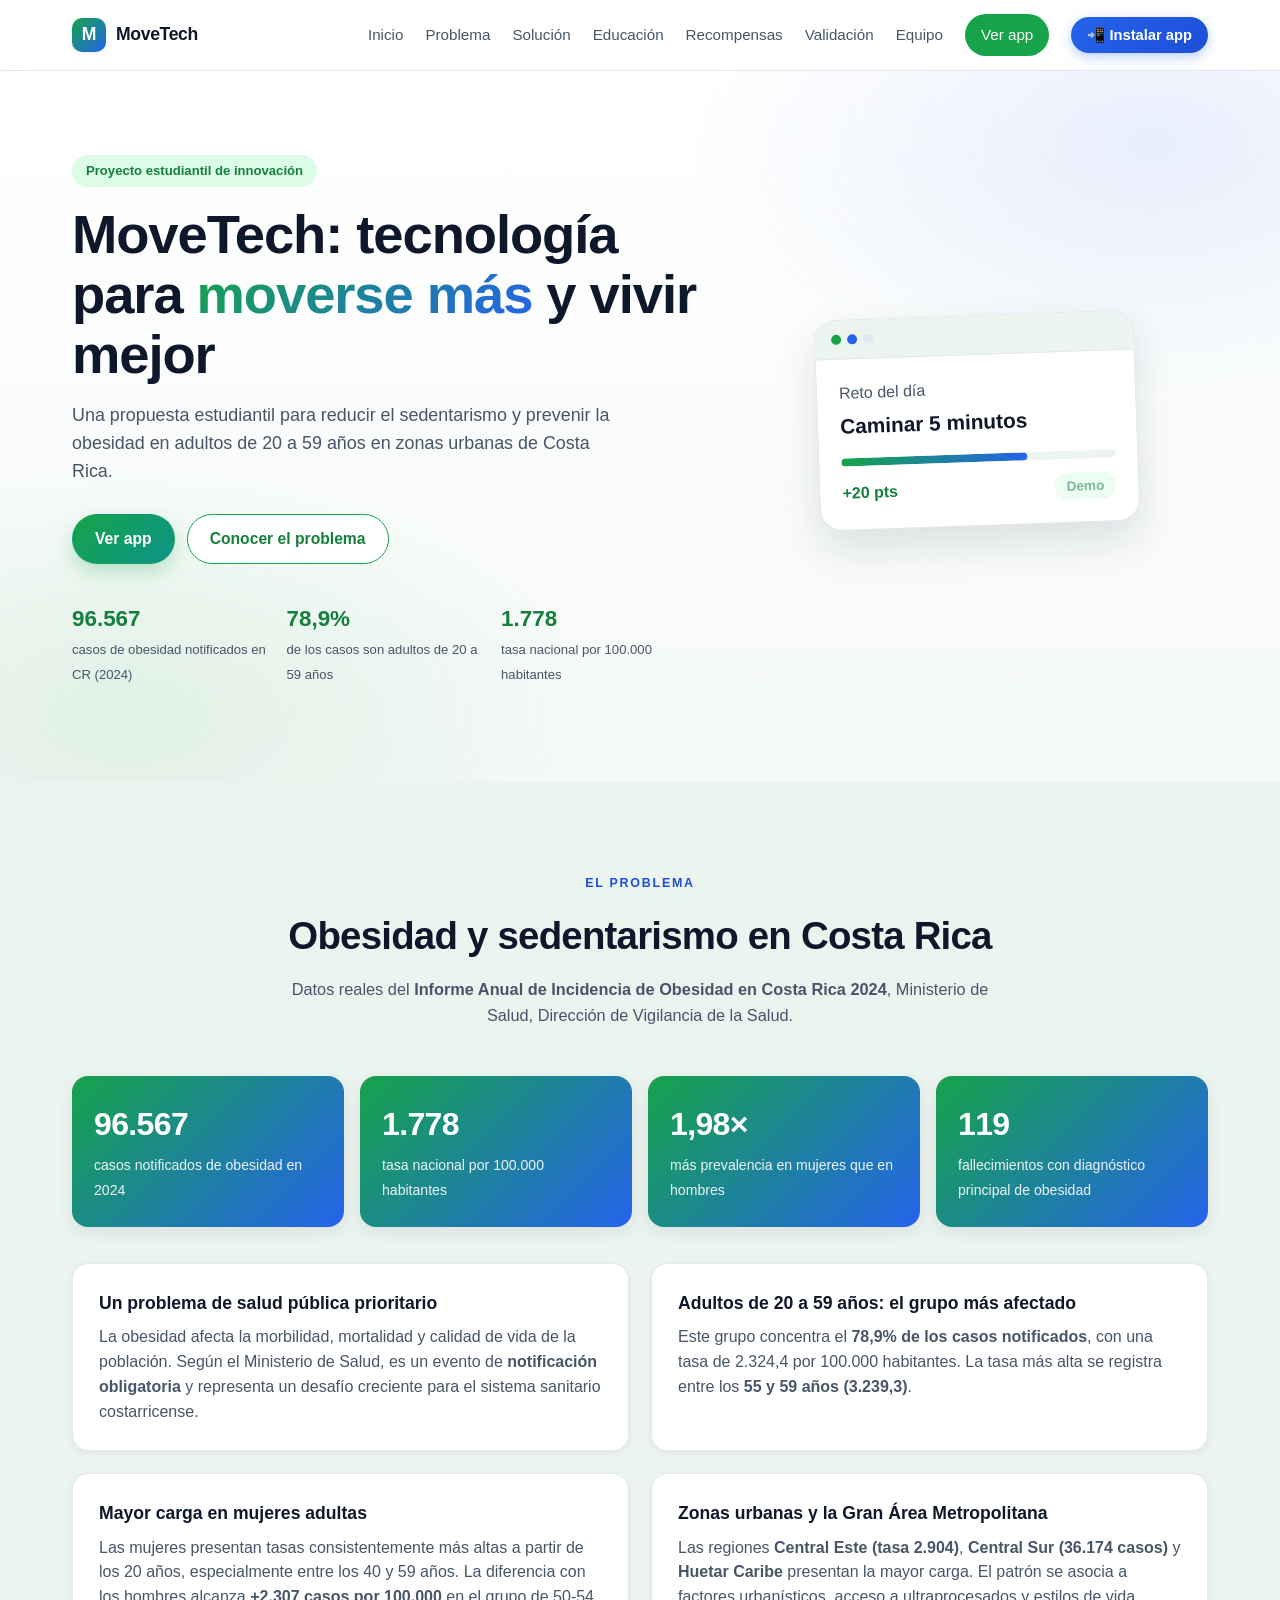
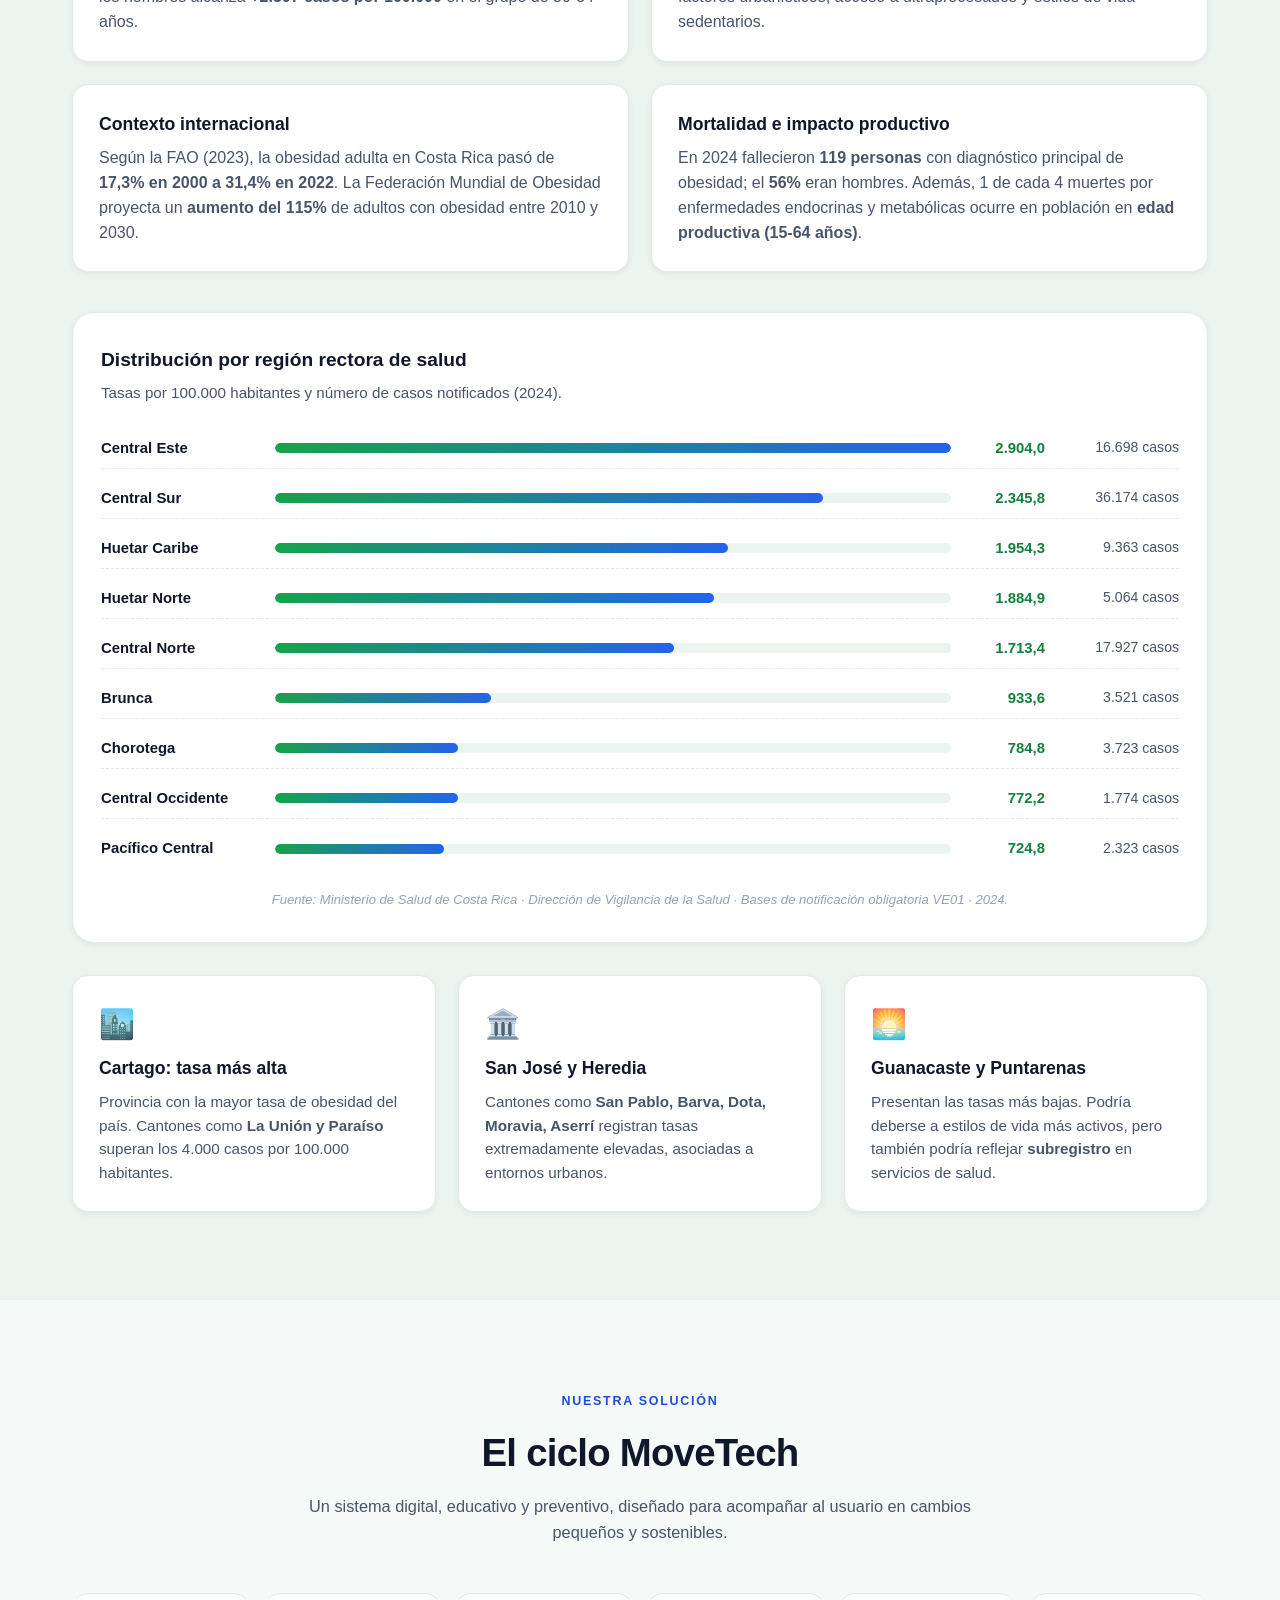
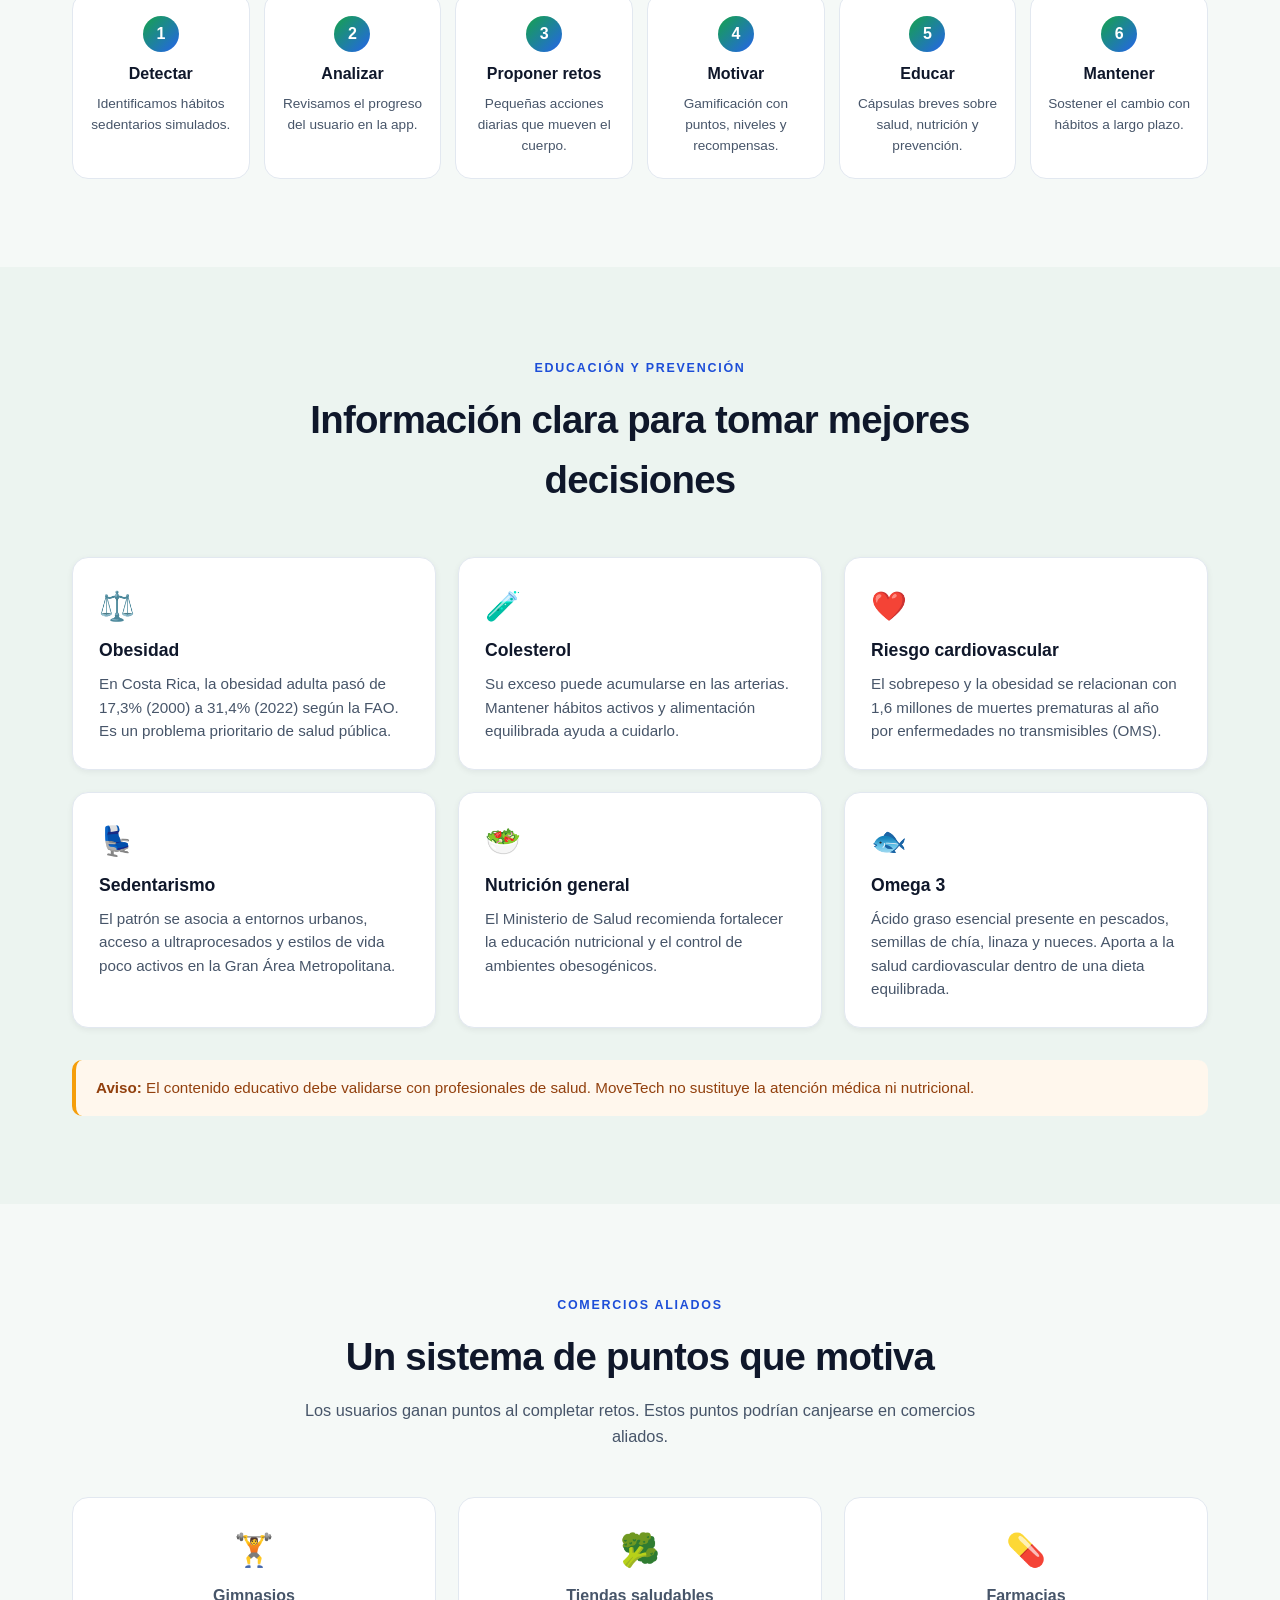
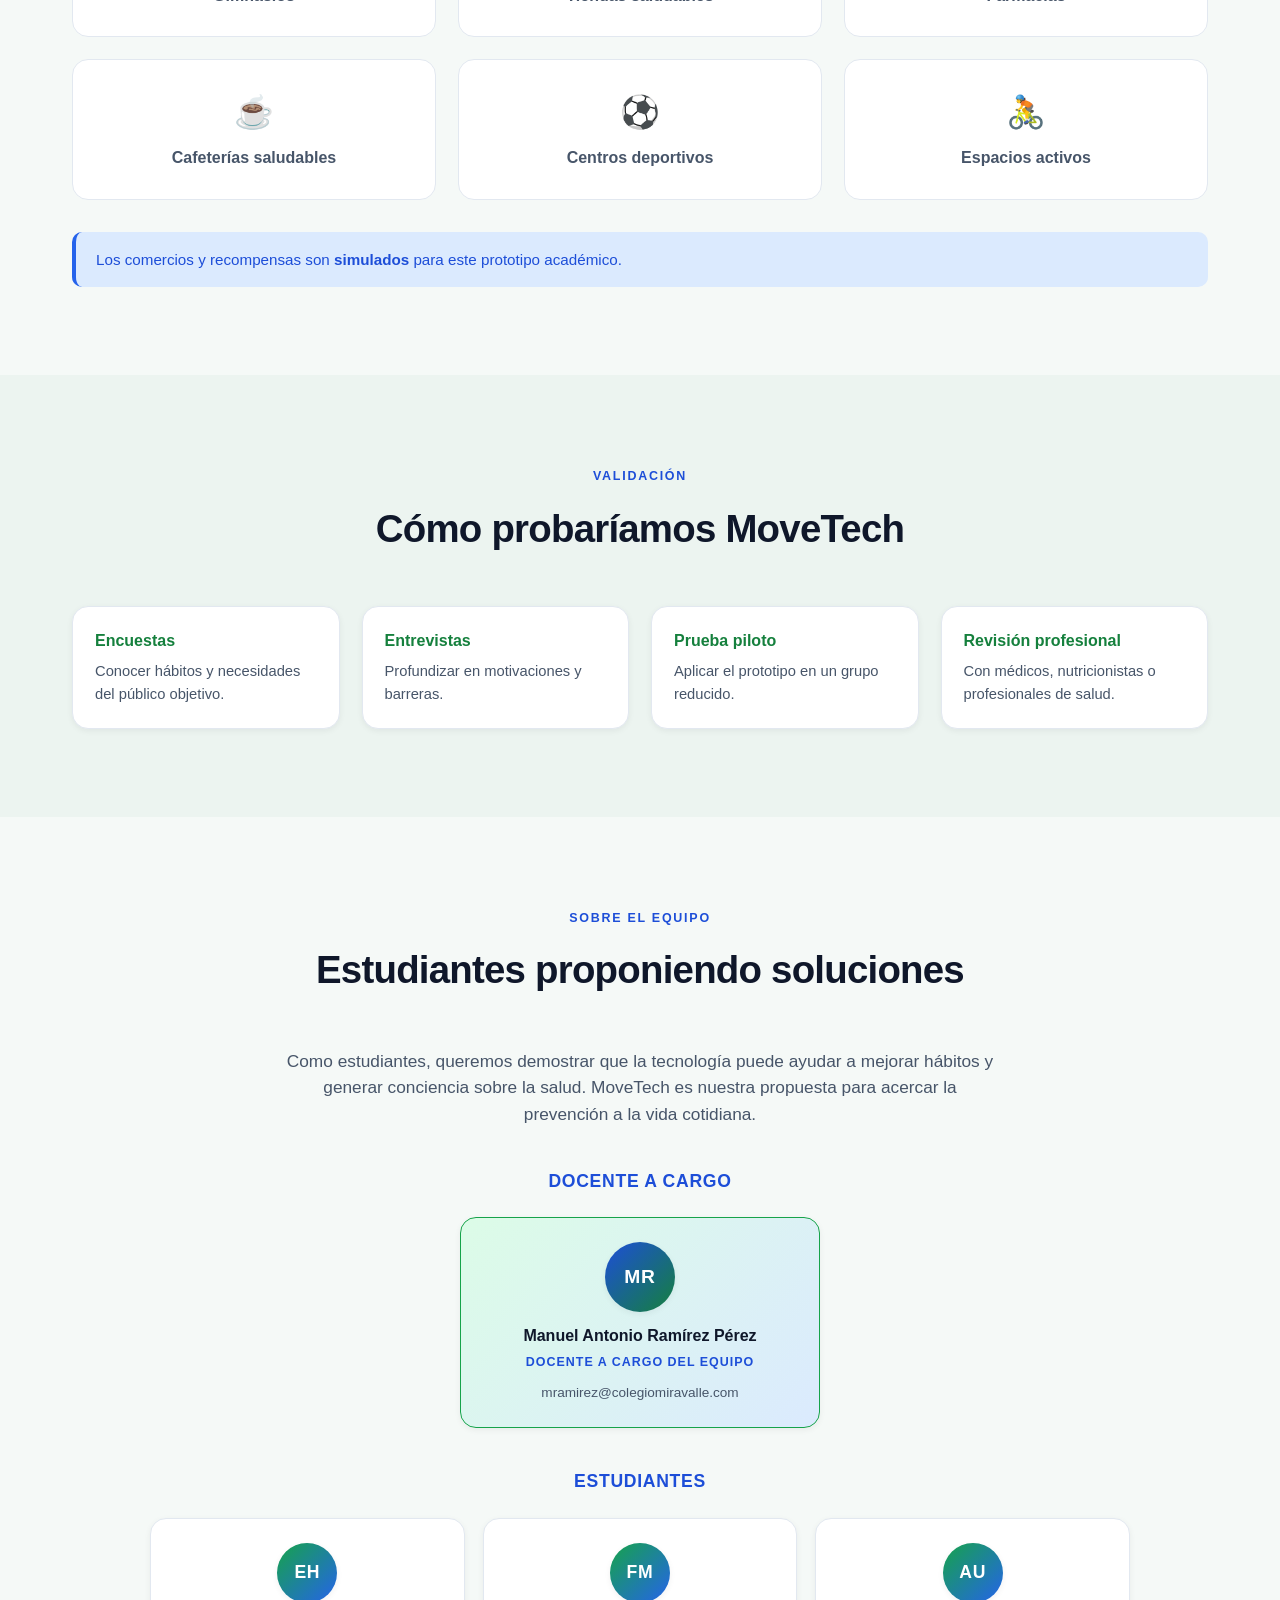
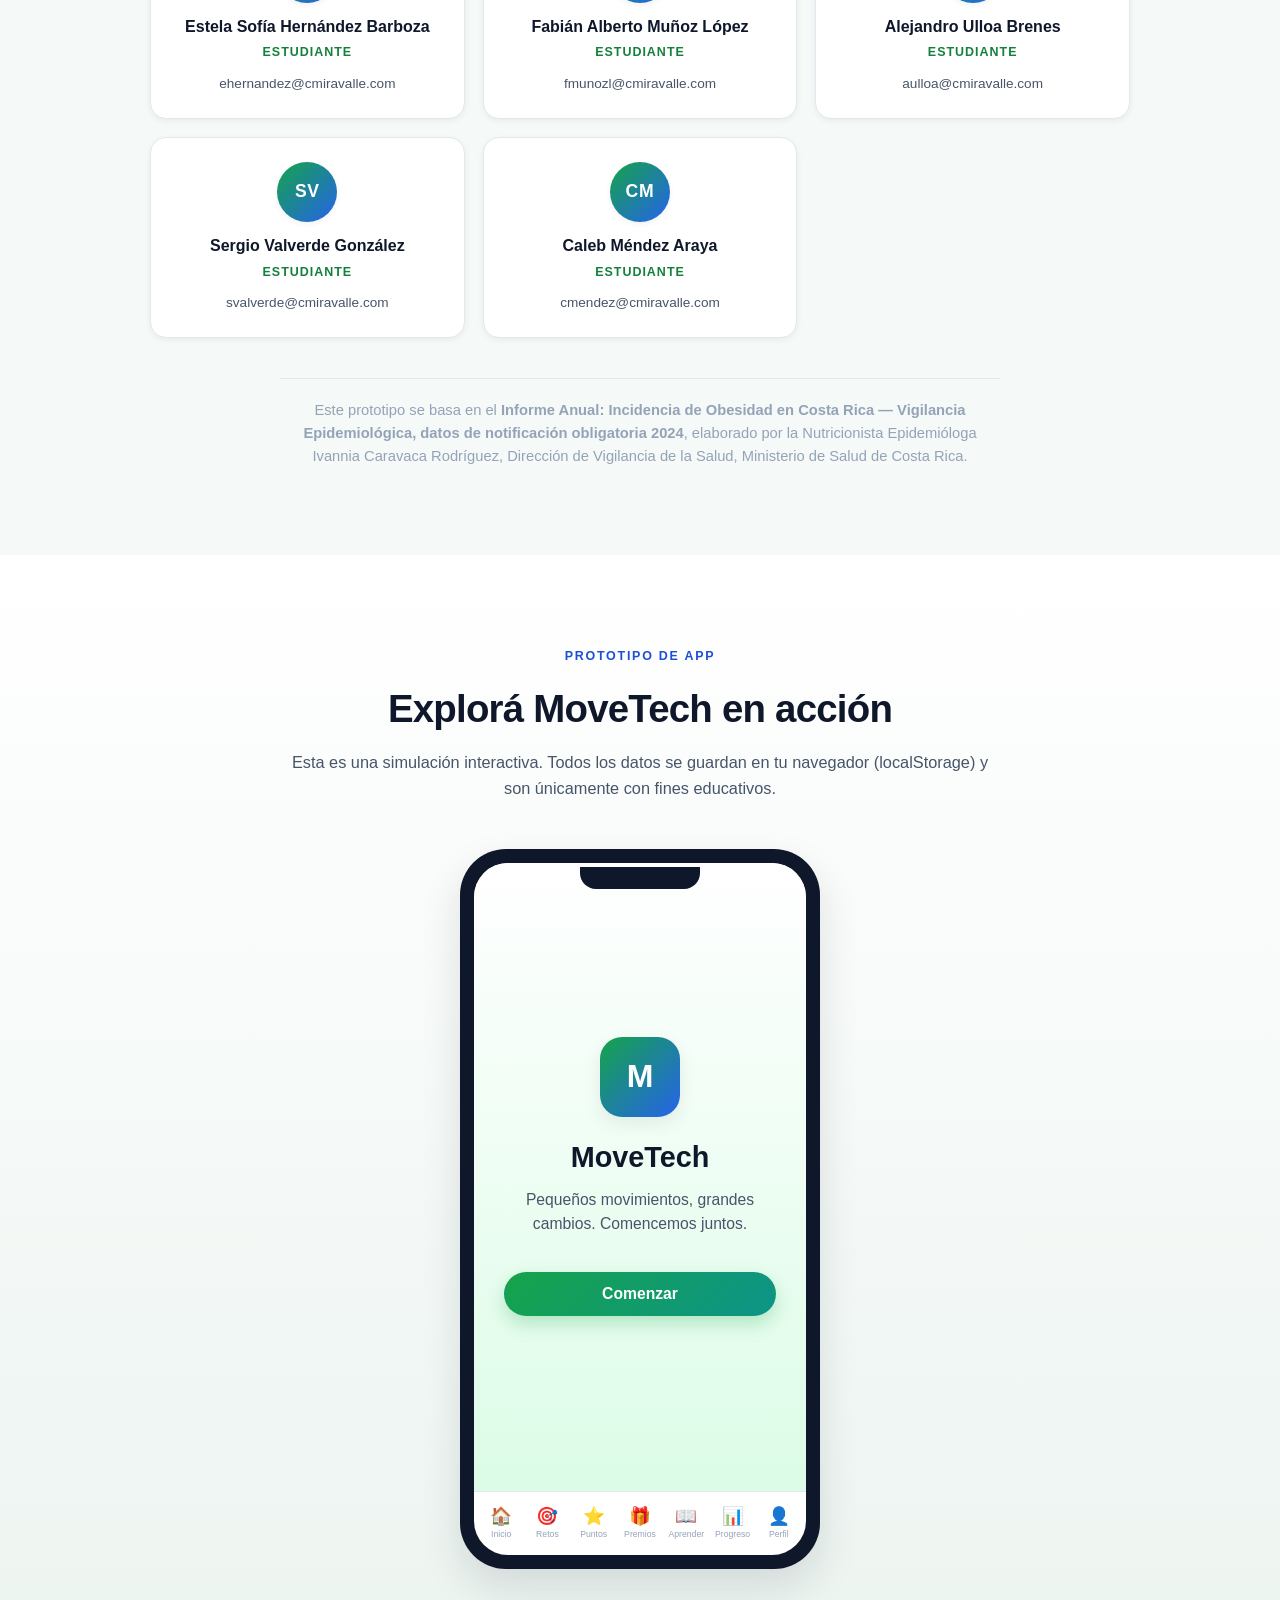
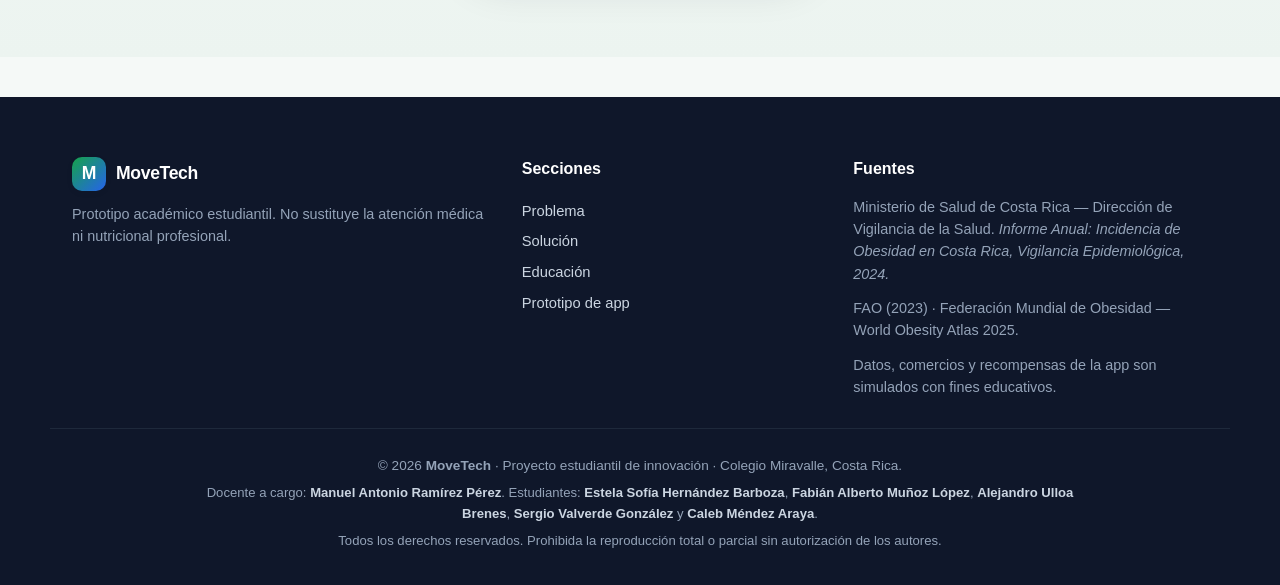
==== index.html @ 77c04fbb "Add files via upload Primera versión de MoveTech PWA." ====
<!DOCTYPE html>
<html lang="es">
<head>
  <meta charset="UTF-8" />
  <meta name="viewport" content="width=device-width, initial-scale=1.0, viewport-fit=cover" />
  <title>MoveTech — Tecnología para moverse más y vivir mejor</title>
  <meta name="description" content="Propuesta estudiantil para reducir el sedentarismo y prevenir la obesidad en Costa Rica. Retos saludables, puntos, recompensas y cápsulas educativas." />

  <!-- PWA / Manifest -->
  <link rel="manifest" href="manifest.webmanifest" />
  <meta name="theme-color" content="#16a34a" />
  <meta name="color-scheme" content="light" />

  <!-- iOS PWA -->
  <meta name="apple-mobile-web-app-capable" content="yes" />
  <meta name="apple-mobile-web-app-status-bar-style" content="default" />
  <meta name="apple-mobile-web-app-title" content="MoveTech" />
  <link rel="apple-touch-icon" href="apple-touch-icon.png" />
  <link rel="apple-touch-icon" sizes="180x180" href="apple-touch-icon.png" />

  <!-- Favicon -->
  <link rel="icon" type="image/svg+xml" href="icon.svg" />
  <link rel="icon" type="image/png" sizes="192x192" href="icon-192.png" />

  <!-- Windows / Edge -->
  <meta name="application-name" content="MoveTech" />
  <meta name="msapplication-TileColor" content="#16a34a" />

  <link rel="stylesheet" href="styles.css" />
</head>
<body>

  <!-- ============ NAVBAR ============ -->
  <header class="navbar">
    <div class="container nav-content">
      <a href="#inicio" class="brand">
        <span class="brand-icon">M</span>
        <span class="brand-text">MoveTech</span>
      </a>
      <nav class="nav-links">
        <a href="#inicio">Inicio</a>
        <a href="#problema">Problema</a>
        <a href="#solucion">Solución</a>
        <a href="#educacion">Educación</a>
        <a href="#recompensas">Recompensas</a>
        <a href="#validacion">Validación</a>
        <a href="#equipo">Equipo</a>
        <a href="#app" class="nav-cta">Ver app</a>
        <button id="installBtn" class="install-btn" hidden>📲 Instalar app</button>
      </nav>
      <button class="nav-toggle" id="navToggle" aria-label="Abrir menú">☰</button>
    </div>
  </header>

  <!-- ============ HERO / INICIO ============ -->
  <section id="inicio" class="hero">
    <div class="container hero-grid">
      <div class="hero-text">
        <span class="badge">Proyecto estudiantil de innovación</span>
        <h1>MoveTech: tecnología para <span class="accent">moverse más</span> y vivir mejor</h1>
        <p class="lead">
          Una propuesta estudiantil para reducir el sedentarismo y prevenir la obesidad
          en adultos de 20 a 59 años en zonas urbanas de Costa Rica.
        </p>
        <div class="hero-actions">
          <a href="#app" class="btn btn-primary">Ver app</a>
          <a href="#problema" class="btn btn-ghost">Conocer el problema</a>
        </div>
        <div class="hero-stats">
          <div class="stat">
            <strong>96.567</strong>
            <span>casos de obesidad notificados en CR (2024)</span>
          </div>
          <div class="stat">
            <strong>78,9%</strong>
            <span>de los casos son adultos de 20 a 59 años</span>
          </div>
          <div class="stat">
            <strong>1.778</strong>
            <span>tasa nacional por 100.000 habitantes</span>
          </div>
        </div>
      </div>
      <div class="hero-visual">
        <div class="hero-card">
          <div class="hero-card-header">
            <span class="dot dot-green"></span>
            <span class="dot dot-blue"></span>
            <span class="dot dot-light"></span>
          </div>
          <div class="hero-card-body">
            <h3>Reto del día</h3>
            <p>Caminar 5 minutos</p>
            <div class="hero-progress"><div class="hero-progress-fill"></div></div>
            <div class="hero-card-footer">
              <span>+20 pts</span>
              <button class="btn btn-mini" disabled>Demo</button>
            </div>
          </div>
        </div>
      </div>
    </div>
  </section>

  <!-- ============ PROBLEMA ============ -->
  <section id="problema" class="section section-light">
    <div class="container">
      <div class="section-header">
        <span class="eyebrow">El problema</span>
        <h2>Obesidad y sedentarismo en Costa Rica</h2>
        <p class="section-sub">
          Datos reales del <strong>Informe Anual de Incidencia de Obesidad
          en Costa Rica 2024</strong>, Ministerio de Salud, Dirección de
          Vigilancia de la Salud.
        </p>
      </div>

      <!-- Big stats -->
      <div class="big-stats">
        <div class="big-stat">
          <strong>96.567</strong>
          <span>casos notificados de obesidad en 2024</span>
        </div>
        <div class="big-stat">
          <strong>1.778</strong>
          <span>tasa nacional por 100.000 habitantes</span>
        </div>
        <div class="big-stat">
          <strong>1,98×</strong>
          <span>más prevalencia en mujeres que en hombres</span>
        </div>
        <div class="big-stat">
          <strong>119</strong>
          <span>fallecimientos con diagnóstico principal de obesidad</span>
        </div>
      </div>

      <div class="grid grid-2">
        <article class="card">
          <h3>Un problema de salud pública prioritario</h3>
          <p>
            La obesidad afecta la morbilidad, mortalidad y calidad de vida de la
            población. Según el Ministerio de Salud, es un evento de
            <strong>notificación obligatoria</strong> y representa un desafío
            creciente para el sistema sanitario costarricense.
          </p>
        </article>
        <article class="card">
          <h3>Adultos de 20 a 59 años: el grupo más afectado</h3>
          <p>
            Este grupo concentra el <strong>78,9% de los casos notificados</strong>,
            con una tasa de 2.324,4 por 100.000 habitantes. La tasa más alta se
            registra entre los <strong>55 y 59 años (3.239,3)</strong>.
          </p>
        </article>
        <article class="card">
          <h3>Mayor carga en mujeres adultas</h3>
          <p>
            Las mujeres presentan tasas consistentemente más altas a partir de los
            20 años, especialmente entre los 40 y 59 años. La diferencia con los
            hombres alcanza <strong>+2.307 casos por 100.000</strong> en el grupo
            de 50-54 años.
          </p>
        </article>
        <article class="card">
          <h3>Zonas urbanas y la Gran Área Metropolitana</h3>
          <p>
            Las regiones <strong>Central Este (tasa 2.904)</strong>,
            <strong>Central Sur (36.174 casos)</strong> y
            <strong>Huetar Caribe</strong> presentan la mayor carga. El patrón se
            asocia a factores urbanísticos, acceso a ultraprocesados y estilos de
            vida sedentarios.
          </p>
        </article>
        <article class="card">
          <h3>Contexto internacional</h3>
          <p>
            Según la FAO (2023), la obesidad adulta en Costa Rica pasó de
            <strong>17,3% en 2000 a 31,4% en 2022</strong>. La Federación Mundial
            de Obesidad proyecta un <strong>aumento del 115%</strong> de adultos
            con obesidad entre 2010 y 2030.
          </p>
        </article>
        <article class="card">
          <h3>Mortalidad e impacto productivo</h3>
          <p>
            En 2024 fallecieron <strong>119 personas</strong> con diagnóstico
            principal de obesidad; el <strong>56%</strong> eran hombres. Además,
            1 de cada 4 muertes por enfermedades endocrinas y metabólicas ocurre
            en población en <strong>edad productiva (15-64 años)</strong>.
          </p>
        </article>
      </div>

      <!-- Provincias / Regiones -->
      <div class="data-block">
        <h3 class="data-block-title">Distribución por región rectora de salud</h3>
        <p class="data-block-sub">
          Tasas por 100.000 habitantes y número de casos notificados (2024).
        </p>
        <div class="region-list">
          <div class="region-row">
            <span class="region-name">Central Este</span>
            <div class="region-bar"><div class="region-fill" style="width: 100%"></div></div>
            <span class="region-tasa">2.904,0</span>
            <span class="region-num">16.698 casos</span>
          </div>
          <div class="region-row">
            <span class="region-name">Central Sur</span>
            <div class="region-bar"><div class="region-fill" style="width: 81%"></div></div>
            <span class="region-tasa">2.345,8</span>
            <span class="region-num">36.174 casos</span>
          </div>
          <div class="region-row">
            <span class="region-name">Huetar Caribe</span>
            <div class="region-bar"><div class="region-fill" style="width: 67%"></div></div>
            <span class="region-tasa">1.954,3</span>
            <span class="region-num">9.363 casos</span>
          </div>
          <div class="region-row">
            <span class="region-name">Huetar Norte</span>
            <div class="region-bar"><div class="region-fill" style="width: 65%"></div></div>
            <span class="region-tasa">1.884,9</span>
            <span class="region-num">5.064 casos</span>
          </div>
          <div class="region-row">
            <span class="region-name">Central Norte</span>
            <div class="region-bar"><div class="region-fill" style="width: 59%"></div></div>
            <span class="region-tasa">1.713,4</span>
            <span class="region-num">17.927 casos</span>
          </div>
          <div class="region-row">
            <span class="region-name">Brunca</span>
            <div class="region-bar"><div class="region-fill" style="width: 32%"></div></div>
            <span class="region-tasa">933,6</span>
            <span class="region-num">3.521 casos</span>
          </div>
          <div class="region-row">
            <span class="region-name">Chorotega</span>
            <div class="region-bar"><div class="region-fill" style="width: 27%"></div></div>
            <span class="region-tasa">784,8</span>
            <span class="region-num">3.723 casos</span>
          </div>
          <div class="region-row">
            <span class="region-name">Central Occidente</span>
            <div class="region-bar"><div class="region-fill" style="width: 27%"></div></div>
            <span class="region-tasa">772,2</span>
            <span class="region-num">1.774 casos</span>
          </div>
          <div class="region-row">
            <span class="region-name">Pacífico Central</span>
            <div class="region-bar"><div class="region-fill" style="width: 25%"></div></div>
            <span class="region-tasa">724,8</span>
            <span class="region-num">2.323 casos</span>
          </div>
        </div>
        <p class="source-note">
          Fuente: Ministerio de Salud de Costa Rica · Dirección de Vigilancia de
          la Salud · Bases de notificación obligatoria VE01 · 2024.
        </p>
      </div>

      <!-- Provincias destacadas -->
      <div class="grid grid-3 mt-32">
        <div class="info-card">
          <span class="info-icon">🏙️</span>
          <h4>Cartago: tasa más alta</h4>
          <p>
            Provincia con la mayor tasa de obesidad del país. Cantones como
            <strong>La Unión y Paraíso</strong> superan los 4.000 casos por
            100.000 habitantes.
          </p>
        </div>
        <div class="info-card">
          <span class="info-icon">🏛️</span>
          <h4>San José y Heredia</h4>
          <p>
            Cantones como <strong>San Pablo, Barva, Dota, Moravia, Aserrí</strong>
            registran tasas extremadamente elevadas, asociadas a entornos urbanos.
          </p>
        </div>
        <div class="info-card">
          <span class="info-icon">🌅</span>
          <h4>Guanacaste y Puntarenas</h4>
          <p>
            Presentan las tasas más bajas. Podría deberse a estilos de vida más
            activos, pero también podría reflejar <strong>subregistro</strong> en
            servicios de salud.
          </p>
        </div>
      </div>
    </div>
  </section>

  <!-- ============ SOLUCIÓN ============ -->
  <section id="solucion" class="section">
    <div class="container">
      <div class="section-header">
        <span class="eyebrow">Nuestra solución</span>
        <h2>El ciclo MoveTech</h2>
        <p class="section-sub">
          Un sistema digital, educativo y preventivo, diseñado para acompañar al
          usuario en cambios pequeños y sostenibles.
        </p>
      </div>
      <div class="cycle">
        <div class="cycle-step"><span>1</span><h4>Detectar</h4><p>Identificamos hábitos sedentarios simulados.</p></div>
        <div class="cycle-step"><span>2</span><h4>Analizar</h4><p>Revisamos el progreso del usuario en la app.</p></div>
        <div class="cycle-step"><span>3</span><h4>Proponer retos</h4><p>Pequeñas acciones diarias que mueven el cuerpo.</p></div>
        <div class="cycle-step"><span>4</span><h4>Motivar</h4><p>Gamificación con puntos, niveles y recompensas.</p></div>
        <div class="cycle-step"><span>5</span><h4>Educar</h4><p>Cápsulas breves sobre salud, nutrición y prevención.</p></div>
        <div class="cycle-step"><span>6</span><h4>Mantener</h4><p>Sostener el cambio con hábitos a largo plazo.</p></div>
      </div>
    </div>
  </section>

  <!-- ============ EDUCACIÓN ============ -->
  <section id="educacion" class="section section-light">
    <div class="container">
      <div class="section-header">
        <span class="eyebrow">Educación y prevención</span>
        <h2>Información clara para tomar mejores decisiones</h2>
      </div>
      <div class="grid grid-3">
        <div class="info-card"><span class="info-icon">⚖️</span><h4>Obesidad</h4><p>En Costa Rica, la obesidad adulta pasó de 17,3% (2000) a 31,4% (2022) según la FAO. Es un problema prioritario de salud pública.</p></div>
        <div class="info-card"><span class="info-icon">🧪</span><h4>Colesterol</h4><p>Su exceso puede acumularse en las arterias. Mantener hábitos activos y alimentación equilibrada ayuda a cuidarlo.</p></div>
        <div class="info-card"><span class="info-icon">❤️</span><h4>Riesgo cardiovascular</h4><p>El sobrepeso y la obesidad se relacionan con 1,6 millones de muertes prematuras al año por enfermedades no transmisibles (OMS).</p></div>
        <div class="info-card"><span class="info-icon">💺</span><h4>Sedentarismo</h4><p>El patrón se asocia a entornos urbanos, acceso a ultraprocesados y estilos de vida poco activos en la Gran Área Metropolitana.</p></div>
        <div class="info-card"><span class="info-icon">🥗</span><h4>Nutrición general</h4><p>El Ministerio de Salud recomienda fortalecer la educación nutricional y el control de ambientes obesogénicos.</p></div>
        <div class="info-card"><span class="info-icon">🐟</span><h4>Omega 3</h4><p>Ácido graso esencial presente en pescados, semillas de chía, linaza y nueces. Aporta a la salud cardiovascular dentro de una dieta equilibrada.</p></div>
      </div>
      <div class="notice">
        <strong>Aviso:</strong> El contenido educativo debe validarse con
        profesionales de salud. MoveTech no sustituye la atención médica ni
        nutricional.
      </div>
    </div>
  </section>

  <!-- ============ COMERCIOS Y RECOMPENSAS ============ -->
  <section id="recompensas" class="section">
    <div class="container">
      <div class="section-header">
        <span class="eyebrow">Comercios aliados</span>
        <h2>Un sistema de puntos que motiva</h2>
        <p class="section-sub">
          Los usuarios ganan puntos al completar retos. Estos puntos podrían
          canjearse en comercios aliados.
        </p>
      </div>
      <div class="grid grid-3">
        <div class="ally-card"><span class="ally-icon">🏋️</span><h4>Gimnasios</h4></div>
        <div class="ally-card"><span class="ally-icon">🥦</span><h4>Tiendas saludables</h4></div>
        <div class="ally-card"><span class="ally-icon">💊</span><h4>Farmacias</h4></div>
        <div class="ally-card"><span class="ally-icon">☕</span><h4>Cafeterías saludables</h4></div>
        <div class="ally-card"><span class="ally-icon">⚽</span><h4>Centros deportivos</h4></div>
        <div class="ally-card"><span class="ally-icon">🚴</span><h4>Espacios activos</h4></div>
      </div>
      <div class="notice notice-blue">
        Los comercios y recompensas son <strong>simulados</strong> para este
        prototipo académico.
      </div>
    </div>
  </section>

  <!-- ============ VALIDACIÓN ============ -->
  <section id="validacion" class="section section-light">
    <div class="container">
      <div class="section-header">
        <span class="eyebrow">Validación</span>
        <h2>Cómo probaríamos MoveTech</h2>
      </div>
      <div class="grid grid-4">
        <div class="card mini"><h4>Encuestas</h4><p>Conocer hábitos y necesidades del público objetivo.</p></div>
        <div class="card mini"><h4>Entrevistas</h4><p>Profundizar en motivaciones y barreras.</p></div>
        <div class="card mini"><h4>Prueba piloto</h4><p>Aplicar el prototipo en un grupo reducido.</p></div>
        <div class="card mini"><h4>Revisión profesional</h4><p>Con médicos, nutricionistas o profesionales de salud.</p></div>
      </div>
    </div>
  </section>

  <!-- ============ EQUIPO ============ -->
  <section id="equipo" class="section">
    <div class="container">
      <div class="section-header">
        <span class="eyebrow">Sobre el equipo</span>
        <h2>Estudiantes proponiendo soluciones</h2>
      </div>
      <p class="team-text">
        Como estudiantes, queremos demostrar que la tecnología puede ayudar a
        mejorar hábitos y generar conciencia sobre la salud. MoveTech es nuestra
        propuesta para acercar la prevención a la vida cotidiana.
      </p>

      <!-- Docente a cargo -->
      <div class="team-block">
        <h3 class="team-block-title">Docente a cargo</h3>
        <div class="team-grid team-grid-single">
          <div class="member-card teacher">
            <div class="member-avatar">MR</div>
            <h4>Manuel Antonio Ramírez Pérez</h4>
            <span class="member-role">Docente a cargo del equipo</span>
            <a class="member-mail" href="mailto:mramirez@colegiomiravalle.com">
              mramirez@colegiomiravalle.com
            </a>
          </div>
        </div>
      </div>

      <!-- Estudiantes -->
      <div class="team-block">
        <h3 class="team-block-title">Estudiantes</h3>
        <div class="team-grid">
          <div class="member-card">
            <div class="member-avatar">EH</div>
            <h4>Estela Sofía Hernández Barboza</h4>
            <span class="member-role">Estudiante</span>
            <a class="member-mail" href="mailto:ehernandez@cmiravalle.com">
              ehernandez@cmiravalle.com
            </a>
          </div>
          <div class="member-card">
            <div class="member-avatar">FM</div>
            <h4>Fabián Alberto Muñoz López</h4>
            <span class="member-role">Estudiante</span>
            <a class="member-mail" href="mailto:fmunozl@cmiravalle.com">
              fmunozl@cmiravalle.com
            </a>
          </div>
          <div class="member-card">
            <div class="member-avatar">AU</div>
            <h4>Alejandro Ulloa Brenes</h4>
            <span class="member-role">Estudiante</span>
            <a class="member-mail" href="mailto:aulloa@cmiravalle.com">
              aulloa@cmiravalle.com
            </a>
          </div>
          <div class="member-card">
            <div class="member-avatar">SV</div>
            <h4>Sergio Valverde González</h4>
            <span class="member-role">Estudiante</span>
            <a class="member-mail" href="mailto:svalverde@cmiravalle.com">
              svalverde@cmiravalle.com
            </a>
          </div>
          <div class="member-card">
            <div class="member-avatar">CM</div>
            <h4>Caleb Méndez Araya</h4>
            <span class="member-role">Estudiante</span>
            <a class="member-mail" href="mailto:cmendez@cmiravalle.com">
              cmendez@cmiravalle.com
            </a>
          </div>
        </div>
      </div>

      <p class="team-text small">
        Este prototipo se basa en el <strong>Informe Anual: Incidencia de
        Obesidad en Costa Rica — Vigilancia Epidemiológica, datos de
        notificación obligatoria 2024</strong>, elaborado por la Nutricionista
        Epidemióloga Ivannia Caravaca Rodríguez, Dirección de Vigilancia de la
        Salud, Ministerio de Salud de Costa Rica.
      </p>
    </div>
  </section>

  <!-- ============ APP MOCKUP ============ -->
  <section id="app" class="section section-app">
    <div class="container">
      <div class="section-header">
        <span class="eyebrow">Prototipo de app</span>
        <h2>Explorá MoveTech en acción</h2>
        <p class="section-sub">
          Esta es una simulación interactiva. Todos los datos se guardan en tu
          navegador (localStorage) y son únicamente con fines educativos.
        </p>
      </div>

      <div class="phone-wrapper">
        <div class="phone">
          <div class="phone-notch"></div>
          <div class="phone-screen" id="phoneScreen">

            <!-- Pantalla: Bienvenida -->
            <div class="screen active" data-screen="welcome">
              <div class="screen-center">
                <div class="app-logo">M</div>
                <h2>MoveTech</h2>
                <p class="motivational">
                  Pequeños movimientos, grandes cambios. Comencemos juntos.
                </p>
                <button class="btn btn-primary btn-block" data-go="consent">Comenzar</button>
              </div>
            </div>

            <!-- Pantalla: Consentimiento -->
            <div class="screen" data-screen="consent">
              <div class="screen-scroll">
                <h3>Consentimiento educativo</h3>
                <p class="consent-text">
                  Autorizo el uso de mis datos simulados únicamente con fines
                  educativos y de estudio académico. Entiendo que no se expondrán
                  datos sensibles y que esta plataforma no sustituye la atención
                  profesional en salud.
                </p>
                <label class="checkbox">
                  <input type="checkbox" id="consentCheck" />
                  <span>Acepto los términos del uso educativo</span>
                </label>
                <button class="btn btn-primary btn-block" id="consentBtn" disabled>
                  Aceptar y continuar
                </button>
                <p class="micro-note">
                  Tu aceptación se guarda en tu navegador (localStorage).
                </p>
              </div>
            </div>

            <!-- Pantalla: Dashboard -->
            <div class="screen" data-screen="dashboard">
              <div class="screen-scroll">
                <div class="dash-top">
                  <div>
                    <span class="micro">Hola,</span>
                    <h3>Usuario MoveTech</h3>
                  </div>
                  <div class="level-pill" id="dashLevelPill">Nivel 1</div>
                </div>

                <div class="dash-points">
                  <span class="micro">Puntos acumulados</span>
                  <strong id="dashPoints">0</strong>
                </div>

                <div class="dash-grid">
                  <div class="dash-card">
                    <span class="micro">Retos completados</span>
                    <strong id="dashChallenges">0</strong>
                  </div>
                  <div class="dash-card">
                    <span class="micro">Tiempo sedentario simulado</span>
                    <strong id="dashSedentary">0 min</strong>
                  </div>
                </div>

                <div class="dash-progress">
                  <div class="dash-progress-head">
                    <span class="micro">Progreso diario</span>
                    <span class="micro" id="dashProgressLabel">0%</span>
                  </div>
                  <div class="bar"><div class="bar-fill" id="dashProgressBar"></div></div>
                </div>

                <div class="motivational-box" id="motivationalBox">
                  ¡Cada paso cuenta! Hoy es un gran día para moverte un poquito más.
                </div>
              </div>
            </div>

            <!-- Pantalla: Retos -->
            <div class="screen" data-screen="challenges">
              <div class="screen-scroll">
                <h3>Retos saludables</h3>
                <p class="micro">Completá los retos para sumar puntos.</p>
                <div id="challengesList" class="list"></div>
                <button class="btn btn-ghost btn-block" id="resetChallengesBtn">
                  Reiniciar retos del día
                </button>
              </div>
            </div>

            <!-- Pantalla: Puntos y niveles -->
            <div class="screen" data-screen="points">
              <div class="screen-scroll">
                <h3>Puntos y niveles</h3>
                <div class="big-points">
                  <span class="micro">Total de puntos</span>
                  <strong id="pointsTotal">0</strong>
                </div>
                <div class="level-info">
                  <div class="level-pill big" id="levelPill">Nivel 1</div>
                  <span class="micro" id="nextLevelLabel">Próximo: Nivel 2 (100 pts)</span>
                </div>
                <div class="bar"><div class="bar-fill" id="levelBar"></div></div>
                <h4>Historial de puntos</h4>
                <ul class="history" id="pointsHistory"></ul>
              </div>
            </div>

            <!-- Pantalla: Recompensas -->
            <div class="screen" data-screen="rewards">
              <div class="screen-scroll">
                <h3>Recompensas</h3>
                <p class="micro">Canjeá tus puntos por recompensas simuladas.</p>
                <div id="rewardsList" class="list"></div>
                <h4>Historial de canjes</h4>
                <ul class="history" id="redemptionsHistory"></ul>
              </div>
            </div>

            <!-- Pantalla: Cápsulas -->
            <div class="screen" data-screen="capsules">
              <div class="screen-scroll">
                <h3>Cápsulas educativas</h3>
                <p class="micro">Leé y aprendé. La primera lectura otorga 10 pts.</p>
                <div id="capsulesList" class="list"></div>
              </div>
            </div>

            <!-- Pantalla: Progreso -->
            <div class="screen" data-screen="progress">
              <div class="screen-scroll">
                <h3>Tu progreso</h3>
                <div class="progress-row">
                  <span>Retos completados</span>
                  <strong id="progChallenges">0</strong>
                </div>
                <div class="bar"><div class="bar-fill" id="progChallengesBar"></div></div>

                <div class="progress-row">
                  <span>Puntos obtenidos</span>
                  <strong id="progPoints">0</strong>
                </div>
                <div class="bar"><div class="bar-fill" id="progPointsBar"></div></div>

                <div class="progress-row">
                  <span>Cápsulas leídas</span>
                  <strong id="progCapsules">0</strong>
                </div>
                <div class="bar"><div class="bar-fill" id="progCapsulesBar"></div></div>

                <div class="progress-row">
                  <span>Canjes realizados</span>
                  <strong id="progRedemptions">0</strong>
                </div>
                <div class="bar"><div class="bar-fill" id="progRedemptionsBar"></div></div>
              </div>
            </div>

            <!-- Pantalla: Perfil -->
            <div class="screen" data-screen="profile">
              <div class="screen-scroll">
                <div class="profile-head">
                  <div class="avatar">U</div>
                  <div>
                    <h3>Usuario MoveTech</h3>
                    <span class="micro">Cuenta simulada</span>
                  </div>
                </div>
                <div class="profile-item">
                  <span class="micro">Objetivo</span>
                  <p>Reducir el sedentarismo diario</p>
                </div>
                <div class="profile-item">
                  <span class="micro">Consentimiento</span>
                  <p id="profileConsent">No aceptado</p>
                </div>
                <button class="btn btn-ghost btn-block" id="resetProgressBtn">
                  Reiniciar progreso
                </button>
                <button class="btn btn-danger btn-block" id="clearAllBtn">
                  Borrar datos y consentimiento
                </button>
                <p class="micro-note">
                  No pedimos peso real, diagnósticos ni datos sensibles. Todo es
                  simulado, con fines educativos.
                </p>
              </div>
            </div>

            <!-- Toast -->
            <div class="toast" id="toast"></div>
          </div>

          <!-- Tab bar -->
          <nav class="phone-tabs" id="phoneTabs">
            <button data-go="dashboard" class="tab"><span>🏠</span><small>Inicio</small></button>
            <button data-go="challenges" class="tab"><span>🎯</span><small>Retos</small></button>
            <button data-go="points" class="tab"><span>⭐</span><small>Puntos</small></button>
            <button data-go="rewards" class="tab"><span>🎁</span><small>Premios</small></button>
            <button data-go="capsules" class="tab"><span>📖</span><small>Aprender</small></button>
            <button data-go="progress" class="tab"><span>📊</span><small>Progreso</small></button>
            <button data-go="profile" class="tab"><span>👤</span><small>Perfil</small></button>
          </nav>
        </div>
      </div>
    </div>
  </section>

  <!-- ============ FOOTER ============ -->
  <footer class="footer">
    <div class="container footer-grid">
      <div>
        <div class="brand brand-footer">
          <span class="brand-icon">M</span>
          <span class="brand-text">MoveTech</span>
        </div>
        <p class="footer-text">
          Prototipo académico estudiantil. No sustituye la atención médica ni
          nutricional profesional.
        </p>
      </div>
      <div>
        <h5>Secciones</h5>
        <a href="#problema">Problema</a>
        <a href="#solucion">Solución</a>
        <a href="#educacion">Educación</a>
        <a href="#app">Prototipo de app</a>
      </div>
      <div>
        <h5>Fuentes</h5>
        <p class="footer-text">
          Ministerio de Salud de Costa Rica — Dirección de Vigilancia de la
          Salud. <em>Informe Anual: Incidencia de Obesidad en Costa Rica,
          Vigilancia Epidemiológica, 2024.</em>
        </p>
        <p class="footer-text">
          FAO (2023) · Federación Mundial de Obesidad — World Obesity Atlas 2025.
        </p>
        <p class="footer-text">
          Datos, comercios y recompensas de la app son simulados con fines
          educativos.
        </p>
      </div>
    </div>
    <div class="footer-bottom container">
      <p>
        © 2026 <strong>MoveTech</strong> · Proyecto estudiantil de innovación · Colegio Miravalle, Costa Rica.
      </p>
      <p class="footer-credits">
        Docente a cargo: <strong>Manuel Antonio Ramírez Pérez</strong>. Estudiantes:
        <strong>Estela Sofía Hernández Barboza</strong>,
        <strong>Fabián Alberto Muñoz López</strong>,
        <strong>Alejandro Ulloa Brenes</strong>,
        <strong>Sergio Valverde González</strong> y
        <strong>Caleb Méndez Araya</strong>.
      </p>
      <p class="footer-credits">
        Todos los derechos reservados. Prohibida la reproducción total o parcial sin autorización de los autores.
      </p>
    </div>
  </footer>

  <!-- ============ MODAL iOS / instrucciones de instalación ============ -->
  <div class="pwa-modal" id="pwaModal" hidden>
    <div class="pwa-modal-content">
      <button class="pwa-modal-close" id="pwaModalClose" aria-label="Cerrar">×</button>
      <div class="pwa-modal-icon">📲</div>
      <h3>Instalá MoveTech en tu celular</h3>
      <div id="pwaIosHelp" hidden>
        <p>En tu <strong>iPhone o iPad con Safari</strong>:</p>
        <ol>
          <li>Tocá el botón <strong>Compartir</strong> <span class="ios-icon">⬆️</span> en la barra inferior.</li>
          <li>Deslizá y seleccioná <strong>"Agregar a pantalla de inicio"</strong>.</li>
          <li>Confirmá tocando <strong>"Agregar"</strong>.</li>
        </ol>
        <p class="micro-note">MoveTech aparecerá como una app más en tu pantalla principal.</p>
      </div>
      <div id="pwaAndroidHelp" hidden>
        <p>En tu <strong>Android con Chrome</strong>:</p>
        <ol>
          <li>Tocá el menú <strong>⋮</strong> (esquina superior derecha).</li>
          <li>Seleccioná <strong>"Instalar aplicación"</strong> o <strong>"Agregar a pantalla de inicio"</strong>.</li>
          <li>Confirmá tocando <strong>"Instalar"</strong>.</li>
        </ol>
      </div>
      <div id="pwaDesktopHelp" hidden>
        <p>En tu <strong>computadora</strong>:</p>
        <ol>
          <li>Buscá el ícono <strong>⊕ Instalar</strong> en la barra de direcciones del navegador.</li>
          <li>Hacé clic en <strong>"Instalar"</strong>.</li>
        </ol>
        <p class="micro-note">Compatible con Chrome, Edge y otros navegadores modernos.</p>
      </div>
    </div>
  </div>

  <script src="app.js"></script>
</body>
</html>
---- styles.css ----
/* ============================
   MoveTech — styles.css
   Paleta: verde + azul + blanco
============================ */

:root {
  --green-500: #16a34a;
  --green-600: #15803d;
  --green-100: #dcfce7;
  --blue-500:  #2563eb;
  --blue-600:  #1d4ed8;
  --blue-100:  #dbeafe;
  --teal-500:  #0d9488;
  --white:     #ffffff;
  --bg:        #f5f9f7;
  --bg-soft:   #ecf4f0;
  --text:      #0f172a;
  --text-soft: #475569;
  --muted:     #94a3b8;
  --border:    #e2e8f0;
  --danger:    #dc2626;
  --warning:   #f59e0b;

  --radius-sm: 10px;
  --radius:    16px;
  --radius-lg: 22px;
  --shadow-sm: 0 2px 6px rgba(15, 23, 42, 0.06);
  --shadow:    0 6px 18px rgba(15, 23, 42, 0.08);
  --shadow-lg: 0 18px 40px rgba(15, 23, 42, 0.12);

  --transition: all .25s ease;
}

* { box-sizing: border-box; }

html { scroll-behavior: smooth; }

body {
  margin: 0;
  font-family: -apple-system, BlinkMacSystemFont, "Segoe UI", Roboto, Helvetica, Arial, sans-serif;
  color: var(--text);
  background: var(--bg);
  line-height: 1.55;
  -webkit-font-smoothing: antialiased;
}

img { max-width: 100%; display: block; }

a { color: inherit; text-decoration: none; }

.container {
  width: 100%;
  max-width: 1180px;
  margin: 0 auto;
  padding: 0 22px;
}

/* ============================ NAVBAR ============================ */
.navbar {
  position: sticky;
  top: 0;
  z-index: 50;
  background: rgba(255, 255, 255, 0.85);
  backdrop-filter: saturate(180%) blur(12px);
  border-bottom: 1px solid var(--border);
}
.nav-content {
  display: flex;
  align-items: center;
  justify-content: space-between;
  padding: 14px 22px;
}
.brand {
  display: inline-flex;
  align-items: center;
  gap: 10px;
  font-weight: 700;
  font-size: 1.1rem;
}
.brand-icon {
  width: 34px; height: 34px;
  display: inline-grid; place-items: center;
  background: linear-gradient(135deg, var(--green-500), var(--blue-500));
  color: #fff;
  border-radius: 10px;
  font-weight: 800;
  box-shadow: var(--shadow-sm);
}
.brand-text { letter-spacing: -0.02em; }

.nav-links {
  display: flex;
  align-items: center;
  gap: 22px;
}
.nav-links a {
  color: var(--text-soft);
  font-size: 0.95rem;
  font-weight: 500;
  transition: var(--transition);
}
.nav-links a:hover { color: var(--green-600); }
.nav-cta {
  background: var(--green-500);
  color: #fff !important;
  padding: 9px 16px;
  border-radius: 999px;
  font-weight: 600;
}
.nav-cta:hover { background: var(--green-600); color: #fff !important; }

/* Install button */
.install-btn {
  background: linear-gradient(135deg, var(--blue-500), var(--blue-600));
  color: #fff;
  border: 0;
  padding: 9px 16px;
  border-radius: 999px;
  font-weight: 600;
  font-size: 0.92rem;
  cursor: pointer;
  box-shadow: 0 4px 12px rgba(37, 99, 235, 0.3);
  transition: var(--transition);
  animation: pulseInstall 2.5s ease-in-out infinite;
}
.install-btn:hover {
  transform: translateY(-1px);
  box-shadow: 0 6px 16px rgba(37, 99, 235, 0.4);
}
@keyframes pulseInstall {
  0%, 100% { transform: scale(1); }
  50%      { transform: scale(1.04); }
}

/* PWA install modal */
.pwa-modal {
  position: fixed;
  inset: 0;
  background: rgba(15, 23, 42, 0.6);
  backdrop-filter: blur(4px);
  display: flex;
  align-items: center;
  justify-content: center;
  padding: 20px;
  z-index: 100;
  animation: fadeIn .2s ease;
}
.pwa-modal[hidden] { display: none; }
@keyframes fadeIn { from { opacity: 0; } to { opacity: 1; } }

.pwa-modal-content {
  background: #fff;
  max-width: 460px;
  width: 100%;
  padding: 30px 28px;
  border-radius: var(--radius-lg);
  box-shadow: var(--shadow-lg);
  position: relative;
  animation: popIn .25s ease;
}
@keyframes popIn {
  from { transform: scale(0.92); opacity: 0; }
  to   { transform: scale(1);    opacity: 1; }
}
.pwa-modal-close {
  position: absolute;
  top: 12px; right: 14px;
  background: transparent;
  border: 0;
  font-size: 1.6rem;
  line-height: 1;
  color: var(--muted);
  cursor: pointer;
  width: 36px; height: 36px;
  border-radius: 50%;
  transition: var(--transition);
}
.pwa-modal-close:hover {
  background: var(--bg-soft);
  color: var(--text);
}
.pwa-modal-icon {
  font-size: 2.4rem;
  margin-bottom: 10px;
}
.pwa-modal-content h3 {
  margin: 0 0 14px;
  font-size: 1.3rem;
  color: var(--text);
}
.pwa-modal-content p {
  color: var(--text-soft);
  margin: 0 0 10px;
  font-size: 0.95rem;
}
.pwa-modal-content ol {
  padding-left: 22px;
  color: var(--text-soft);
  font-size: 0.95rem;
  line-height: 1.7;
}
.pwa-modal-content ol li { margin-bottom: 6px; }
.pwa-modal-content strong { color: var(--text); }
.ios-icon {
  display: inline-block;
  background: var(--blue-100);
  color: var(--blue-600);
  padding: 0 6px;
  border-radius: 6px;
  font-size: 0.9rem;
}

.nav-toggle {
  display: none;
  background: transparent;
  border: 0;
  font-size: 1.4rem;
  cursor: pointer;
  color: var(--text);
}

/* ============================ BUTTONS ============================ */
.btn {
  display: inline-flex;
  align-items: center;
  justify-content: center;
  gap: 8px;
  padding: 12px 22px;
  border-radius: 999px;
  font-weight: 600;
  font-size: 0.98rem;
  border: 1.5px solid transparent;
  cursor: pointer;
  transition: var(--transition);
  text-align: center;
}
.btn-primary {
  background: linear-gradient(135deg, var(--green-500), var(--teal-500));
  color: #fff;
  box-shadow: 0 8px 18px rgba(22, 163, 74, 0.25);
}
.btn-primary:hover { transform: translateY(-1px); box-shadow: 0 10px 22px rgba(22,163,74,0.35); }
.btn-ghost {
  background: #fff;
  color: var(--green-600);
  border-color: var(--green-500);
}
.btn-ghost:hover { background: var(--green-100); }
.btn-danger {
  background: #fff;
  color: var(--danger);
  border-color: var(--danger);
}
.btn-danger:hover { background: #fee2e2; }
.btn-block { width: 100%; margin-top: 12px; }
.btn-mini { padding: 6px 12px; font-size: 0.85rem; border-radius: 999px; background: var(--green-100); color: var(--green-600); border: 0; }
.btn:disabled { opacity: 0.55; cursor: not-allowed; transform: none !important; box-shadow: none !important; }

/* ============================ HERO ============================ */
.hero {
  background:
    radial-gradient(60% 60% at 90% 10%, rgba(37, 99, 235, 0.10), transparent 60%),
    radial-gradient(60% 60% at 10% 90%, rgba(22, 163, 74, 0.10), transparent 60%),
    linear-gradient(180deg, #ffffff 0%, var(--bg) 100%);
  padding: 84px 0 96px;
}
.hero-grid {
  display: grid;
  grid-template-columns: 1.15fr 0.85fr;
  gap: 48px;
  align-items: center;
}
.badge {
  display: inline-block;
  padding: 6px 14px;
  background: var(--green-100);
  color: var(--green-600);
  border-radius: 999px;
  font-size: 0.82rem;
  font-weight: 600;
  margin-bottom: 18px;
}
.hero h1 {
  font-size: clamp(2rem, 4.5vw, 3.4rem);
  line-height: 1.1;
  margin: 0 0 18px;
  letter-spacing: -0.02em;
}
.accent {
  background: linear-gradient(135deg, var(--green-500), var(--blue-500));
  -webkit-background-clip: text;
  background-clip: text;
  color: transparent;
}
.lead {
  font-size: 1.12rem;
  color: var(--text-soft);
  max-width: 560px;
  margin: 0 0 28px;
}
.hero-actions { display: flex; gap: 12px; flex-wrap: wrap; }
.hero-stats {
  margin-top: 38px;
  display: grid;
  grid-template-columns: repeat(3, 1fr);
  gap: 18px;
}
.stat strong {
  display: block;
  font-size: 1.4rem;
  color: var(--green-600);
}
.stat span {
  font-size: 0.82rem;
  color: var(--text-soft);
}

.hero-visual { display: flex; justify-content: center; }
.hero-card {
  width: 320px;
  background: #fff;
  border-radius: var(--radius-lg);
  box-shadow: var(--shadow-lg);
  overflow: hidden;
  border: 1px solid var(--border);
  transform: rotate(-2deg);
}
.hero-card-header {
  display: flex;
  gap: 6px;
  padding: 14px 16px;
  background: var(--bg-soft);
  border-bottom: 1px solid var(--border);
}
.dot { width: 10px; height: 10px; border-radius: 50%; }
.dot-green { background: var(--green-500); }
.dot-blue  { background: var(--blue-500); }
.dot-light { background: var(--border); }
.hero-card-body { padding: 22px; }
.hero-card-body h3 { margin: 0 0 4px; font-size: 1rem; color: var(--text-soft); font-weight: 500; }
.hero-card-body p { margin: 0 0 16px; font-size: 1.3rem; font-weight: 700; }
.hero-progress {
  height: 8px;
  background: var(--bg-soft);
  border-radius: 999px;
  overflow: hidden;
}
.hero-progress-fill {
  width: 68%;
  height: 100%;
  background: linear-gradient(90deg, var(--green-500), var(--blue-500));
  border-radius: 999px;
}
.hero-card-footer {
  display: flex; align-items: center; justify-content: space-between;
  margin-top: 14px;
}
.hero-card-footer span { font-weight: 700; color: var(--green-600); }

/* ============================ SECTIONS ============================ */
.section { padding: 88px 0; }
.section-light { background: var(--bg-soft); }
.section-app   { background: linear-gradient(180deg, #ffffff, var(--bg-soft)); }

.section-header { text-align: center; max-width: 720px; margin: 0 auto 48px; }
.eyebrow {
  display: inline-block;
  font-size: 0.78rem;
  font-weight: 700;
  letter-spacing: 0.14em;
  text-transform: uppercase;
  color: var(--blue-600);
  margin-bottom: 12px;
}
.section-header h2 {
  font-size: clamp(1.6rem, 3.2vw, 2.4rem);
  margin: 0 0 12px;
  letter-spacing: -0.02em;
}
.section-sub { color: var(--text-soft); margin: 0; font-size: 1.02rem; }

/* ============================ GRIDS ============================ */
.grid { display: grid; gap: 22px; }
.grid-2 { grid-template-columns: repeat(2, 1fr); }
.grid-3 { grid-template-columns: repeat(3, 1fr); }
.grid-4 { grid-template-columns: repeat(4, 1fr); }

.card {
  background: #fff;
  padding: 26px;
  border-radius: var(--radius);
  border: 1px solid var(--border);
  box-shadow: var(--shadow-sm);
  transition: var(--transition);
}
.card:hover { transform: translateY(-3px); box-shadow: var(--shadow); }
.card h3 { margin: 0 0 8px; font-size: 1.1rem; }
.card p { margin: 0; color: var(--text-soft); }
.card.mini { padding: 22px; }
.card.mini h4 { margin: 0 0 6px; font-size: 1rem; color: var(--green-600); }
.card.mini p  { font-size: 0.92rem; }

/* Info cards (educación) */
.info-card {
  background: #fff;
  padding: 26px;
  border-radius: var(--radius);
  border: 1px solid var(--border);
  box-shadow: var(--shadow-sm);
  display: flex;
  flex-direction: column;
  gap: 8px;
  transition: var(--transition);
}
.info-card:hover { transform: translateY(-3px); box-shadow: var(--shadow); }
.info-icon { font-size: 1.8rem; }
.info-card h4 { margin: 0; font-size: 1.1rem; }
.info-card p { margin: 0; color: var(--text-soft); font-size: 0.95rem; }

/* Ally cards (comercios) */
.ally-card {
  background: #fff;
  padding: 28px 18px;
  border-radius: var(--radius);
  text-align: center;
  border: 1px solid var(--border);
  transition: var(--transition);
}
.ally-card:hover { transform: translateY(-3px); border-color: var(--green-500); }
.ally-icon { font-size: 2rem; display: block; margin-bottom: 8px; }
.ally-card h4 { margin: 0; font-size: 1rem; color: var(--text-soft); font-weight: 600; }

/* Notices */
.notice {
  margin-top: 32px;
  padding: 16px 20px;
  background: #fff7ed;
  border-left: 4px solid var(--warning);
  border-radius: var(--radius-sm);
  font-size: 0.95rem;
  color: #92400e;
}
.notice-blue {
  background: var(--blue-100);
  border-left-color: var(--blue-500);
  color: var(--blue-600);
}

/* Cycle (solución) */
.cycle {
  display: grid;
  grid-template-columns: repeat(6, 1fr);
  gap: 14px;
}
.cycle-step {
  background: #fff;
  padding: 22px 16px;
  border-radius: var(--radius);
  border: 1px solid var(--border);
  text-align: center;
  position: relative;
  transition: var(--transition);
}
.cycle-step:hover { transform: translateY(-4px); box-shadow: var(--shadow); }
.cycle-step span {
  display: inline-grid; place-items: center;
  width: 36px; height: 36px;
  border-radius: 50%;
  background: linear-gradient(135deg, var(--green-500), var(--blue-500));
  color: #fff; font-weight: 700;
  margin-bottom: 10px;
}
.cycle-step h4 { margin: 0 0 6px; font-size: 1rem; }
.cycle-step p  { margin: 0; font-size: 0.85rem; color: var(--text-soft); }

/* Team */
.team-text {
  max-width: 720px;
  margin: 0 auto;
  text-align: center;
  font-size: 1.08rem;
  color: var(--text-soft);
}
.team-text.small {
  font-size: 0.92rem;
  margin-top: 40px;
  color: var(--muted);
  border-top: 1px solid var(--border);
  padding-top: 20px;
}

/* ============================ TEAM CARDS ============================ */
.team-block {
  margin-top: 40px;
}
.team-block-title {
  text-align: center;
  font-size: 1.1rem;
  color: var(--blue-600);
  font-weight: 700;
  letter-spacing: 0.04em;
  text-transform: uppercase;
  margin: 0 0 22px;
}
.team-grid {
  display: grid;
  grid-template-columns: repeat(3, 1fr);
  gap: 18px;
  max-width: 980px;
  margin: 0 auto;
}
.team-grid-single {
  grid-template-columns: minmax(280px, 360px);
  justify-content: center;
}
.member-card {
  background: #fff;
  border: 1px solid var(--border);
  border-radius: var(--radius);
  padding: 24px 20px;
  text-align: center;
  box-shadow: var(--shadow-sm);
  transition: var(--transition);
  display: flex;
  flex-direction: column;
  align-items: center;
}
.member-card:hover {
  transform: translateY(-3px);
  box-shadow: var(--shadow);
  border-color: var(--green-500);
}
.member-card.teacher {
  background: linear-gradient(135deg, var(--green-100), var(--blue-100));
  border-color: var(--green-500);
}
.member-avatar {
  width: 60px;
  height: 60px;
  border-radius: 50%;
  background: linear-gradient(135deg, var(--green-500), var(--blue-500));
  color: #fff;
  display: grid;
  place-items: center;
  font-weight: 800;
  font-size: 1.1rem;
  letter-spacing: 0.04em;
  margin-bottom: 14px;
  box-shadow: var(--shadow-sm);
}
.member-card.teacher .member-avatar {
  background: linear-gradient(135deg, var(--blue-600), var(--green-600));
  width: 70px;
  height: 70px;
  font-size: 1.2rem;
}
.member-card h4 {
  margin: 0 0 6px;
  font-size: 1rem;
  line-height: 1.3;
  color: var(--text);
}
.member-role {
  font-size: 0.78rem;
  font-weight: 600;
  color: var(--green-600);
  text-transform: uppercase;
  letter-spacing: 0.08em;
  margin-bottom: 10px;
}
.member-card.teacher .member-role {
  color: var(--blue-600);
}
.member-mail {
  font-size: 0.85rem;
  color: var(--text-soft);
  word-break: break-all;
  transition: var(--transition);
}
.member-mail:hover {
  color: var(--green-600);
  text-decoration: underline;
}

/* Footer credits */
.footer-bottom p {
  margin: 6px 0;
}
.footer-credits {
  font-size: 0.82rem;
  color: #94a3b8;
  max-width: 880px;
  margin-left: auto !important;
  margin-right: auto !important;
  line-height: 1.6;
}
.footer-credits strong {
  color: #cbd5e1;
}

@media (max-width: 760px) {
  .team-grid { grid-template-columns: repeat(2, 1fr); }
}
@media (max-width: 480px) {
  .team-grid { grid-template-columns: 1fr; }
}

/* ============================ BIG STATS (problema) ============================ */
.big-stats {
  display: grid;
  grid-template-columns: repeat(4, 1fr);
  gap: 16px;
  margin-bottom: 36px;
}
.big-stat {
  background: linear-gradient(135deg, var(--green-500), var(--blue-500));
  color: #fff;
  padding: 24px 22px;
  border-radius: var(--radius);
  box-shadow: var(--shadow);
  text-align: left;
}
.big-stat strong {
  display: block;
  font-size: 2rem;
  font-weight: 800;
  letter-spacing: -0.02em;
  margin-bottom: 4px;
}
.big-stat span {
  font-size: 0.88rem;
  color: rgba(255, 255, 255, 0.92);
  line-height: 1.4;
}

/* ============================ DATA BLOCK (regiones) ============================ */
.data-block {
  margin-top: 40px;
  background: #fff;
  padding: 32px 28px;
  border-radius: var(--radius-lg);
  border: 1px solid var(--border);
  box-shadow: var(--shadow-sm);
}
.data-block-title {
  margin: 0 0 6px;
  font-size: 1.2rem;
  color: var(--text);
}
.data-block-sub {
  margin: 0 0 24px;
  color: var(--text-soft);
  font-size: 0.95rem;
}
.region-list {
  display: flex;
  flex-direction: column;
  gap: 10px;
}
.region-row {
  display: grid;
  grid-template-columns: 160px 1fr 80px 120px;
  align-items: center;
  gap: 14px;
  padding: 8px 0;
  border-bottom: 1px dashed var(--border);
  font-size: 0.93rem;
}
.region-row:last-child { border-bottom: 0; }
.region-name {
  font-weight: 600;
  color: var(--text);
}
.region-bar {
  height: 10px;
  background: var(--bg-soft);
  border-radius: 999px;
  overflow: hidden;
}
.region-fill {
  height: 100%;
  background: linear-gradient(90deg, var(--green-500), var(--blue-500));
  border-radius: 999px;
}
.region-tasa {
  font-weight: 700;
  color: var(--green-600);
  text-align: right;
}
.region-num {
  color: var(--text-soft);
  font-size: 0.88rem;
  text-align: right;
}
.source-note {
  margin: 22px 0 0;
  font-size: 0.82rem;
  color: var(--muted);
  font-style: italic;
  text-align: center;
}

.mt-32 { margin-top: 32px; }

/* Responsive ajustes nuevos bloques */
@media (max-width: 960px) {
  .big-stats { grid-template-columns: repeat(2, 1fr); }
  .region-row {
    grid-template-columns: 120px 1fr 70px;
  }
  .region-num {
    grid-column: 1 / -1;
    text-align: left;
    padding-left: 4px;
  }
}
@media (max-width: 540px) {
  .big-stats { grid-template-columns: 1fr; }
  .region-row {
    grid-template-columns: 1fr 70px;
    gap: 8px;
  }
  .region-bar {
    grid-column: 1 / -1;
    order: 3;
  }
  .region-num {
    grid-column: 1 / -1;
    order: 4;
  }
}

/* ============================ APP MOCKUP ============================ */
.phone-wrapper {
  display: flex;
  justify-content: center;
}
.phone {
  position: relative;
  width: 360px;
  height: 720px;
  background: #0f172a;
  border-radius: 46px;
  padding: 14px;
  box-shadow: var(--shadow-lg);
  display: flex;
  flex-direction: column;
}
.phone-notch {
  position: absolute;
  top: 18px; left: 50%; transform: translateX(-50%);
  width: 120px; height: 22px;
  background: #0f172a;
  border-radius: 0 0 16px 16px;
  z-index: 4;
}
.phone-screen {
  flex: 1;
  background: #fff;
  border-radius: 34px 34px 0 0;
  overflow: hidden;
  position: relative;
}
.phone-tabs {
  background: #fff;
  border-radius: 0 0 34px 34px;
  display: grid;
  grid-template-columns: repeat(7, 1fr);
  padding: 8px 4px 10px;
  border-top: 1px solid var(--border);
}
.tab {
  background: transparent;
  border: 0;
  display: flex;
  flex-direction: column;
  align-items: center;
  gap: 2px;
  font-size: 0.65rem;
  color: var(--muted);
  cursor: pointer;
  padding: 6px 0;
  border-radius: 10px;
  transition: var(--transition);
}
.tab span { font-size: 1.1rem; }
.tab.active { color: var(--green-600); background: var(--green-100); }
.tab:hover { color: var(--green-600); }

/* Screens */
.screen {
  position: absolute;
  inset: 0;
  display: none;
  flex-direction: column;
  background: #fff;
}
.screen.active { display: flex; }
.screen-scroll {
  flex: 1;
  overflow-y: auto;
  padding: 24px 20px 30px;
}
.screen-center {
  flex: 1;
  display: flex;
  flex-direction: column;
  align-items: center;
  justify-content: center;
  padding: 30px;
  text-align: center;
  background: linear-gradient(180deg, #ffffff, var(--green-100));
}
.app-logo {
  width: 80px; height: 80px;
  display: grid; place-items: center;
  background: linear-gradient(135deg, var(--green-500), var(--blue-500));
  color: #fff;
  font-size: 2rem;
  font-weight: 800;
  border-radius: 22px;
  margin-bottom: 18px;
  box-shadow: var(--shadow);
}
.screen-center h2 { margin: 0 0 8px; font-size: 1.8rem; }
.motivational {
  color: var(--text-soft);
  font-size: 0.98rem;
  margin: 0 0 24px;
  max-width: 260px;
}

.screen h3 { margin: 0 0 6px; font-size: 1.25rem; }
.screen h4 { margin: 22px 0 10px; font-size: 1rem; color: var(--text-soft); }
.micro { font-size: 0.8rem; color: var(--muted); }
.micro-note {
  font-size: 0.78rem;
  color: var(--muted);
  margin-top: 14px;
  text-align: center;
}

.consent-text {
  background: var(--bg-soft);
  padding: 14px 16px;
  border-radius: var(--radius-sm);
  font-size: 0.9rem;
  color: var(--text-soft);
  margin: 14px 0 16px;
}
.checkbox {
  display: flex;
  align-items: flex-start;
  gap: 10px;
  padding: 12px;
  border: 1px solid var(--border);
  border-radius: var(--radius-sm);
  font-size: 0.9rem;
  cursor: pointer;
}
.checkbox input { margin-top: 3px; accent-color: var(--green-500); }

/* Dashboard */
.dash-top {
  display: flex; align-items: center; justify-content: space-between;
  margin-bottom: 18px;
}
.dash-top h3 { margin: 0; font-size: 1.15rem; }
.level-pill {
  background: var(--blue-100);
  color: var(--blue-600);
  padding: 5px 12px;
  border-radius: 999px;
  font-weight: 700;
  font-size: 0.82rem;
}
.level-pill.big { font-size: 0.95rem; padding: 8px 16px; }

.dash-points {
  background: linear-gradient(135deg, var(--green-500), var(--blue-500));
  color: #fff;
  padding: 20px;
  border-radius: var(--radius);
  margin-bottom: 14px;
}
.dash-points .micro { color: rgba(255,255,255,0.85); }
.dash-points strong { font-size: 2.1rem; display: block; margin-top: 4px; }

.dash-grid {
  display: grid;
  grid-template-columns: 1fr 1fr;
  gap: 10px;
  margin-bottom: 18px;
}
.dash-card {
  background: var(--bg-soft);
  padding: 14px;
  border-radius: var(--radius-sm);
}
.dash-card strong { display: block; margin-top: 4px; font-size: 1.1rem; }

.dash-progress { margin-bottom: 18px; }
.dash-progress-head {
  display: flex; justify-content: space-between; margin-bottom: 6px;
}
.bar {
  height: 10px;
  background: var(--bg-soft);
  border-radius: 999px;
  overflow: hidden;
}
.bar-fill {
  height: 100%;
  width: 0%;
  background: linear-gradient(90deg, var(--green-500), var(--blue-500));
  border-radius: 999px;
  transition: width .4s ease;
}

.motivational-box {
  margin-top: 14px;
  padding: 14px 16px;
  background: var(--green-100);
  color: var(--green-600);
  border-radius: var(--radius-sm);
  font-size: 0.92rem;
  font-weight: 500;
}

/* Lists (retos, recompensas, cápsulas) */
.list {
  display: flex;
  flex-direction: column;
  gap: 10px;
  margin-top: 14px;
}
.list-item {
  background: #fff;
  border: 1px solid var(--border);
  border-radius: var(--radius-sm);
  padding: 14px;
  display: flex;
  align-items: center;
  justify-content: space-between;
  gap: 10px;
  transition: var(--transition);
}
.list-item:hover { border-color: var(--green-500); }
.list-item.done { background: var(--green-100); border-color: var(--green-500); }
.list-item h5 { margin: 0 0 2px; font-size: 0.97rem; }
.list-item .reward-points,
.list-item .challenge-points {
  font-size: 0.8rem;
  color: var(--green-600);
  font-weight: 700;
}
.list-item button {
  background: var(--green-500);
  color: #fff;
  border: 0;
  padding: 8px 14px;
  border-radius: 999px;
  font-size: 0.85rem;
  font-weight: 600;
  cursor: pointer;
  transition: var(--transition);
}
.list-item button:hover { background: var(--green-600); }
.list-item button:disabled {
  background: var(--muted);
  cursor: not-allowed;
}
.list-item.locked button { background: var(--muted); }

/* Points / history */
.big-points {
  background: linear-gradient(135deg, var(--green-500), var(--blue-500));
  color: #fff;
  padding: 22px;
  border-radius: var(--radius);
  text-align: center;
}
.big-points strong { display: block; font-size: 2.6rem; margin-top: 4px; }
.big-points .micro { color: rgba(255,255,255,0.85); }
.level-info {
  display: flex; align-items: center; justify-content: space-between;
  margin: 16px 0 8px;
}
.history {
  list-style: none;
  padding: 0;
  margin: 8px 0 0;
  display: flex;
  flex-direction: column;
  gap: 8px;
}
.history li {
  background: var(--bg-soft);
  padding: 10px 14px;
  border-radius: var(--radius-sm);
  font-size: 0.88rem;
  display: flex;
  justify-content: space-between;
  align-items: center;
}
.history li .h-points { font-weight: 700; color: var(--green-600); }
.history li .h-points.neg { color: var(--danger); }
.history li.empty {
  justify-content: center;
  color: var(--muted);
  font-style: italic;
}

/* Progress screen */
.progress-row {
  display: flex; justify-content: space-between;
  margin: 18px 0 6px;
  font-size: 0.92rem;
}

/* Profile */
.profile-head {
  display: flex; align-items: center; gap: 14px;
  margin-bottom: 18px;
}
.avatar {
  width: 54px; height: 54px;
  display: grid; place-items: center;
  background: linear-gradient(135deg, var(--green-500), var(--blue-500));
  color: #fff;
  border-radius: 50%;
  font-weight: 700;
  font-size: 1.2rem;
}
.profile-head h3 { margin: 0; font-size: 1.1rem; }
.profile-item {
  background: var(--bg-soft);
  padding: 12px 14px;
  border-radius: var(--radius-sm);
  margin-bottom: 10px;
}
.profile-item p { margin: 4px 0 0; font-weight: 500; }

/* Toast */
.toast {
  position: absolute;
  left: 16px; right: 16px;
  bottom: 16px;
  background: #0f172a;
  color: #fff;
  padding: 12px 16px;
  border-radius: var(--radius-sm);
  font-size: 0.88rem;
  opacity: 0;
  transform: translateY(20px);
  transition: all .3s ease;
  pointer-events: none;
  z-index: 10;
  text-align: center;
}
.toast.show { opacity: 1; transform: translateY(0); }
.toast.success { background: var(--green-600); }
.toast.error   { background: var(--danger); }
.toast.info    { background: var(--blue-600); }

/* ============================ FOOTER ============================ */
.footer {
  background: #0f172a;
  color: #cbd5e1;
  padding: 60px 0 28px;
  margin-top: 40px;
}
.footer-grid {
  display: grid;
  grid-template-columns: 1.4fr 1fr 1.2fr;
  gap: 36px;
  margin-bottom: 30px;
}
.brand-footer .brand-text { color: #fff; }
.footer h5 { color: #fff; margin: 0 0 14px; font-size: 1rem; }
.footer a {
  display: block;
  color: #cbd5e1;
  padding: 4px 0;
  font-size: 0.92rem;
}
.footer a:hover { color: var(--green-500); }
.footer-text { color: #94a3b8; font-size: 0.9rem; margin: 12px 0 0; }
.footer-bottom {
  border-top: 1px solid #1e293b;
  padding-top: 20px;
  font-size: 0.85rem;
  color: #94a3b8;
  text-align: center;
}

/* ============================ RESPONSIVE ============================ */
@media (max-width: 960px) {
  .hero { padding: 60px 0 70px; }
  .hero-grid { grid-template-columns: 1fr; }
  .hero-visual { order: -1; }
  .hero-card { transform: rotate(0); }
  .grid-3 { grid-template-columns: repeat(2, 1fr); }
  .grid-4 { grid-template-columns: repeat(2, 1fr); }
  .cycle  { grid-template-columns: repeat(3, 1fr); }
  .footer-grid { grid-template-columns: 1fr; }
}

@media (max-width: 720px) {
  .nav-links {
    display: none;
    position: absolute;
    top: 100%; left: 0; right: 0;
    background: #fff;
    flex-direction: column;
    align-items: stretch;
    padding: 14px 22px;
    gap: 8px;
    border-bottom: 1px solid var(--border);
    box-shadow: var(--shadow);
  }
  .nav-links.open { display: flex; }
  .nav-links a { padding: 8px 0; }
  .nav-toggle { display: inline-flex; }

  .section { padding: 60px 0; }
  .hero-stats { grid-template-columns: 1fr; gap: 10px; }
  .grid-2, .grid-3, .grid-4 { grid-template-columns: 1fr; }
  .cycle { grid-template-columns: repeat(2, 1fr); }

  .phone {
    width: 100%;
    max-width: 360px;
    height: 680px;
  }
}

@media (max-width: 380px) {
  .phone {
    width: 100%;
    height: 640px;
    border-radius: 36px;
    padding: 10px;
  }
  .phone-screen { border-radius: 26px 26px 0 0; }
  .phone-tabs { border-radius: 0 0 26px 26px; grid-template-columns: repeat(7, 1fr); }
  .tab small { font-size: 0.58rem; }
}
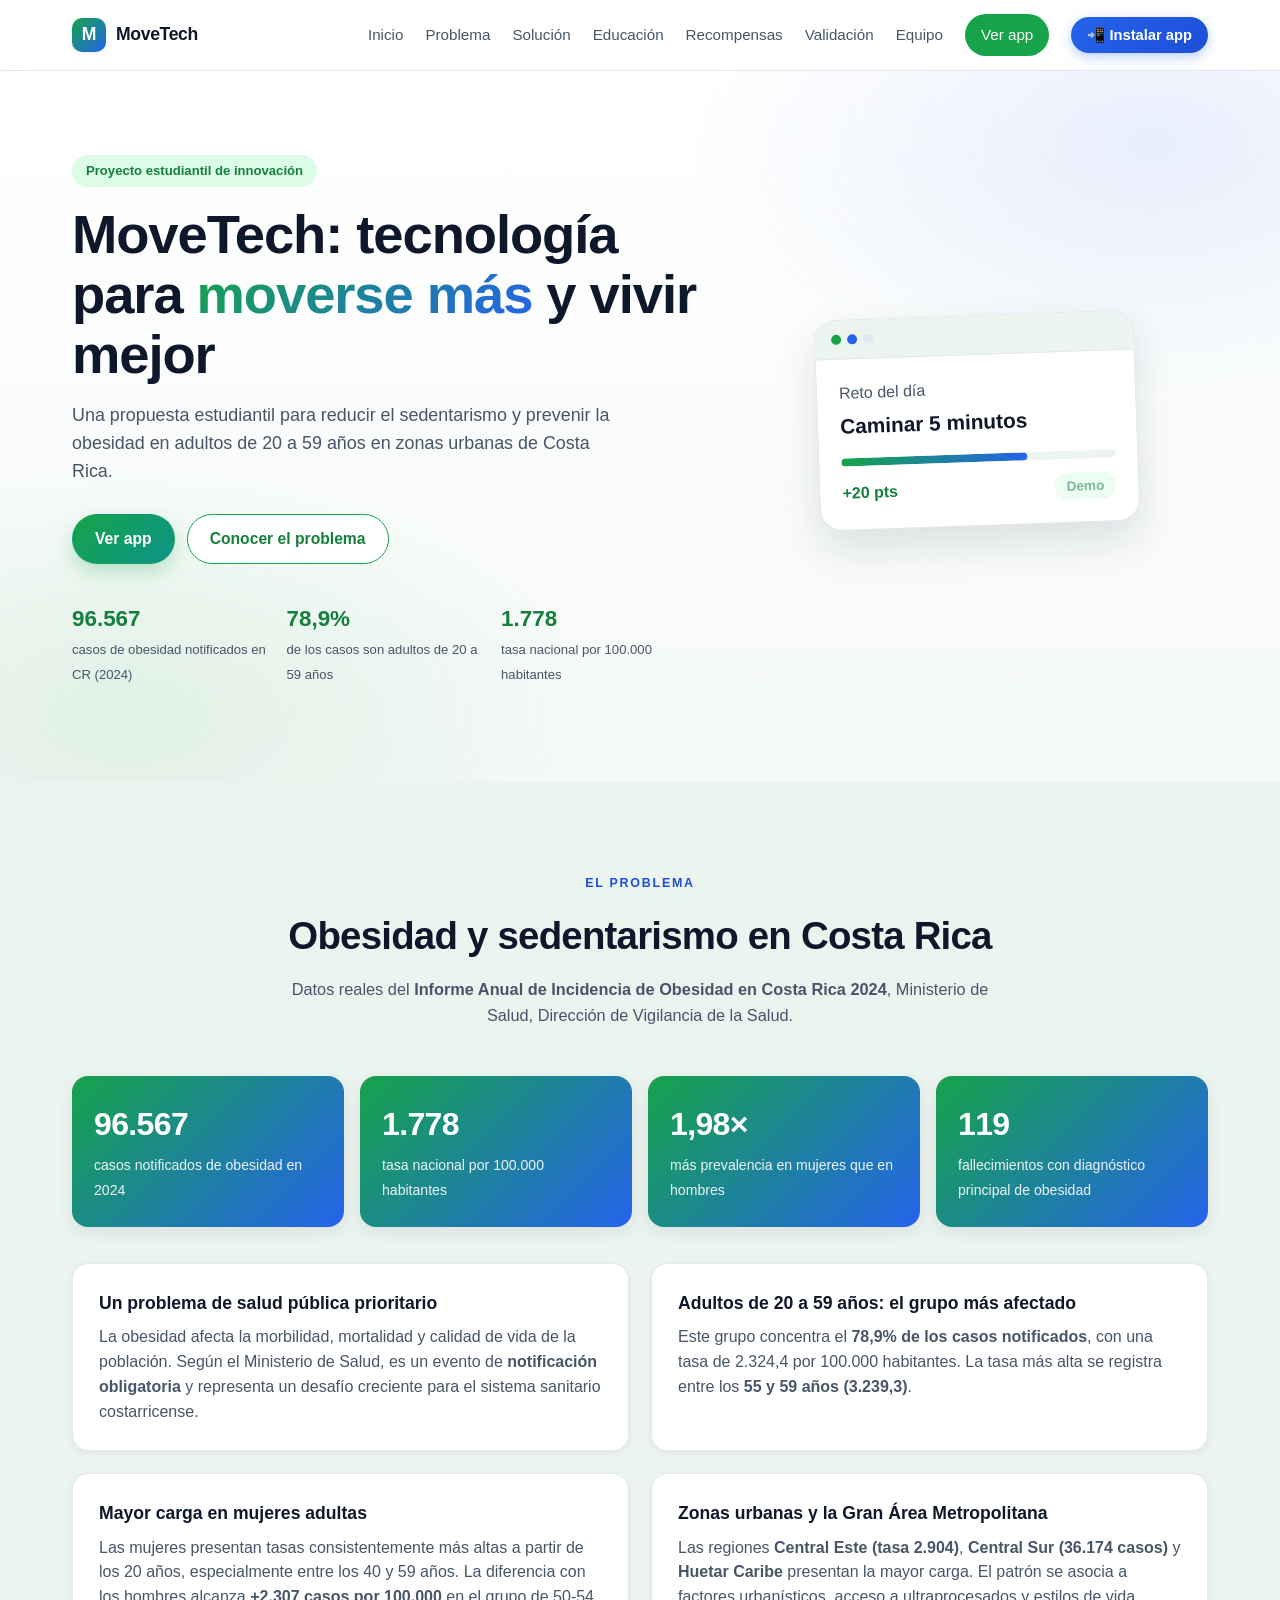
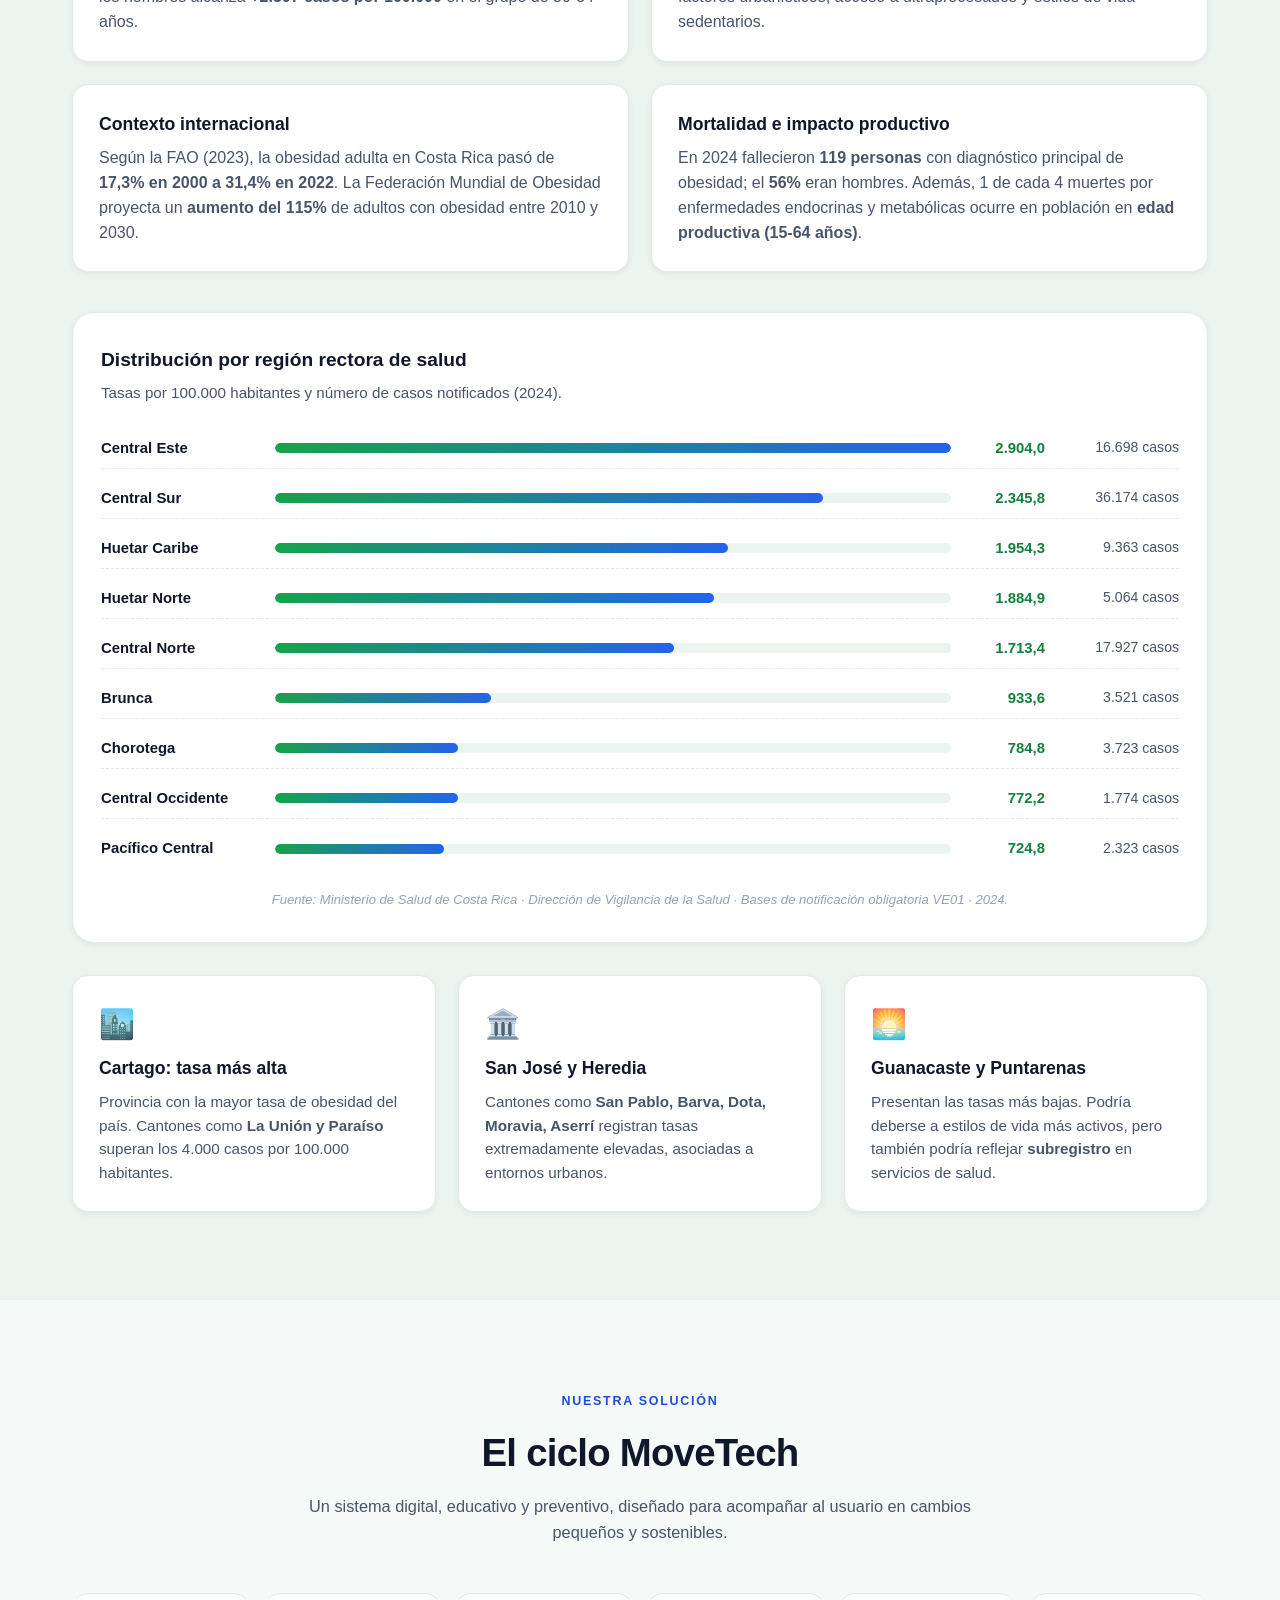
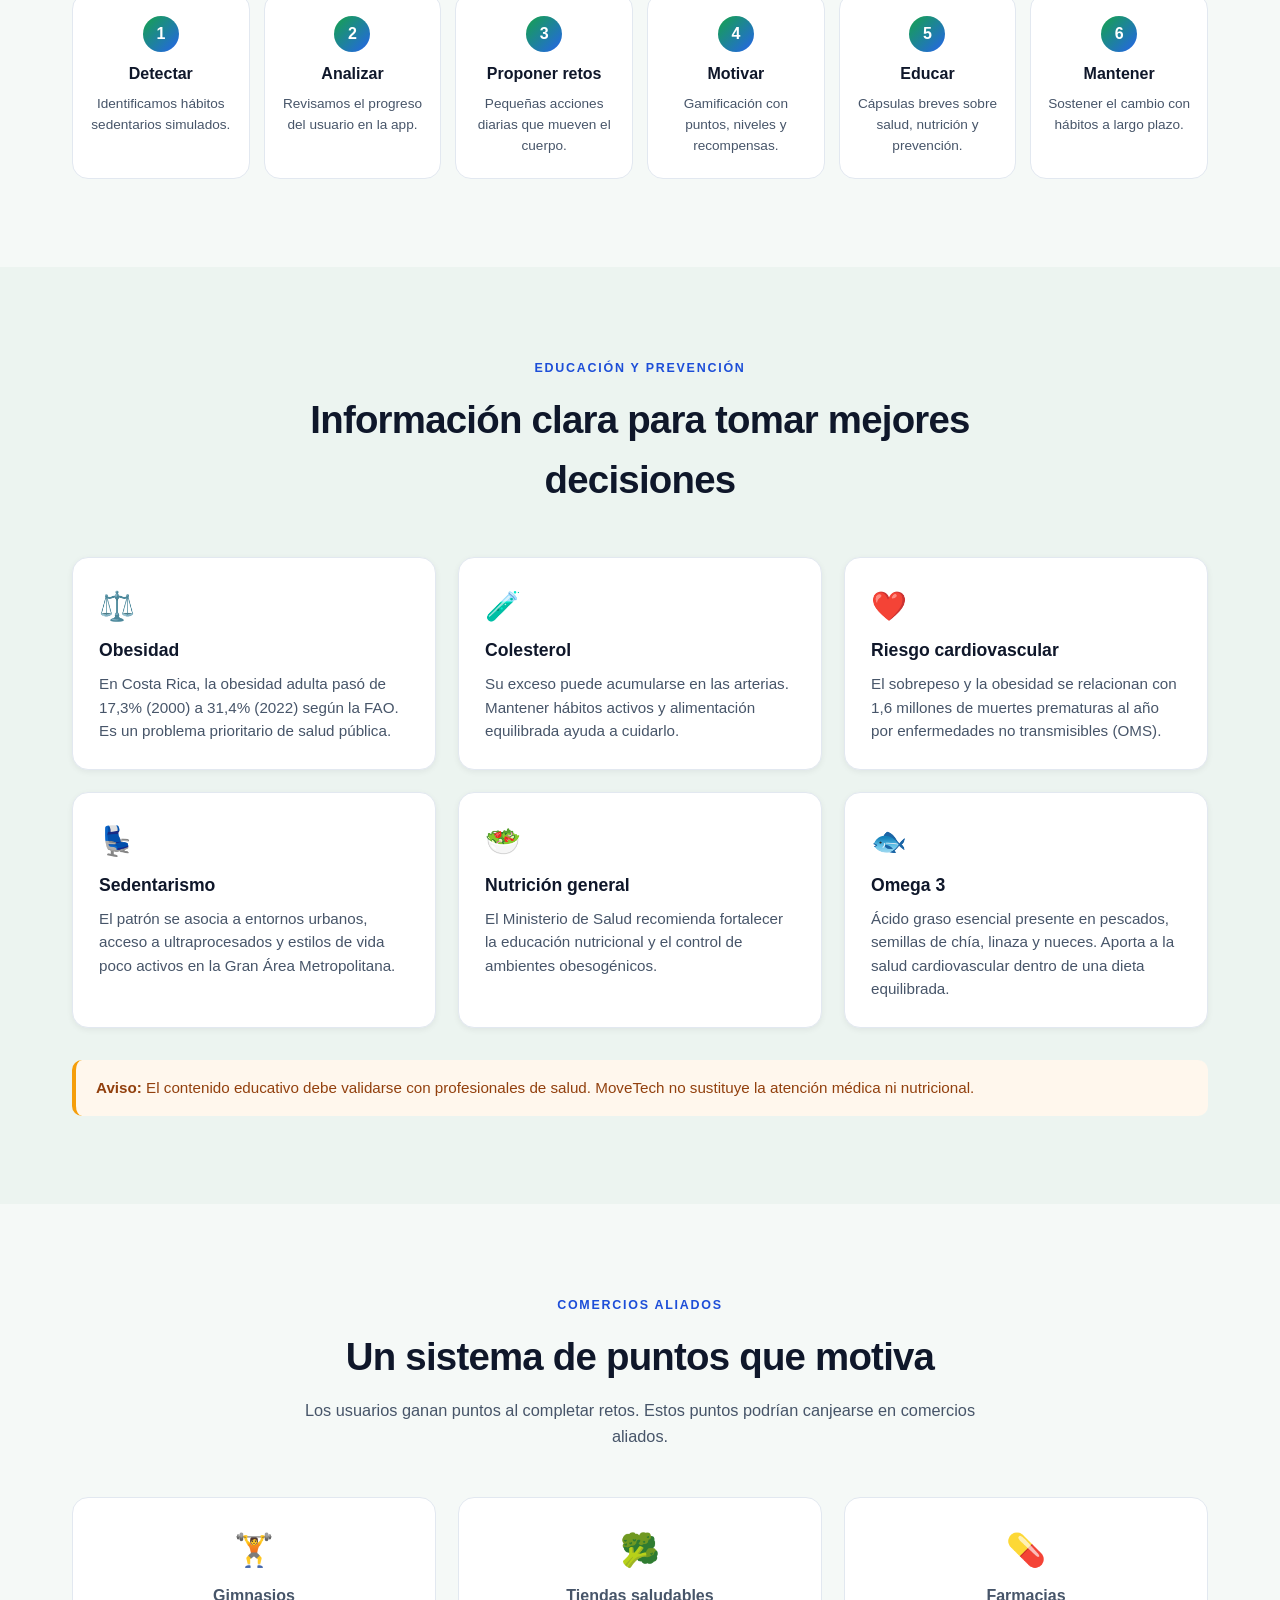
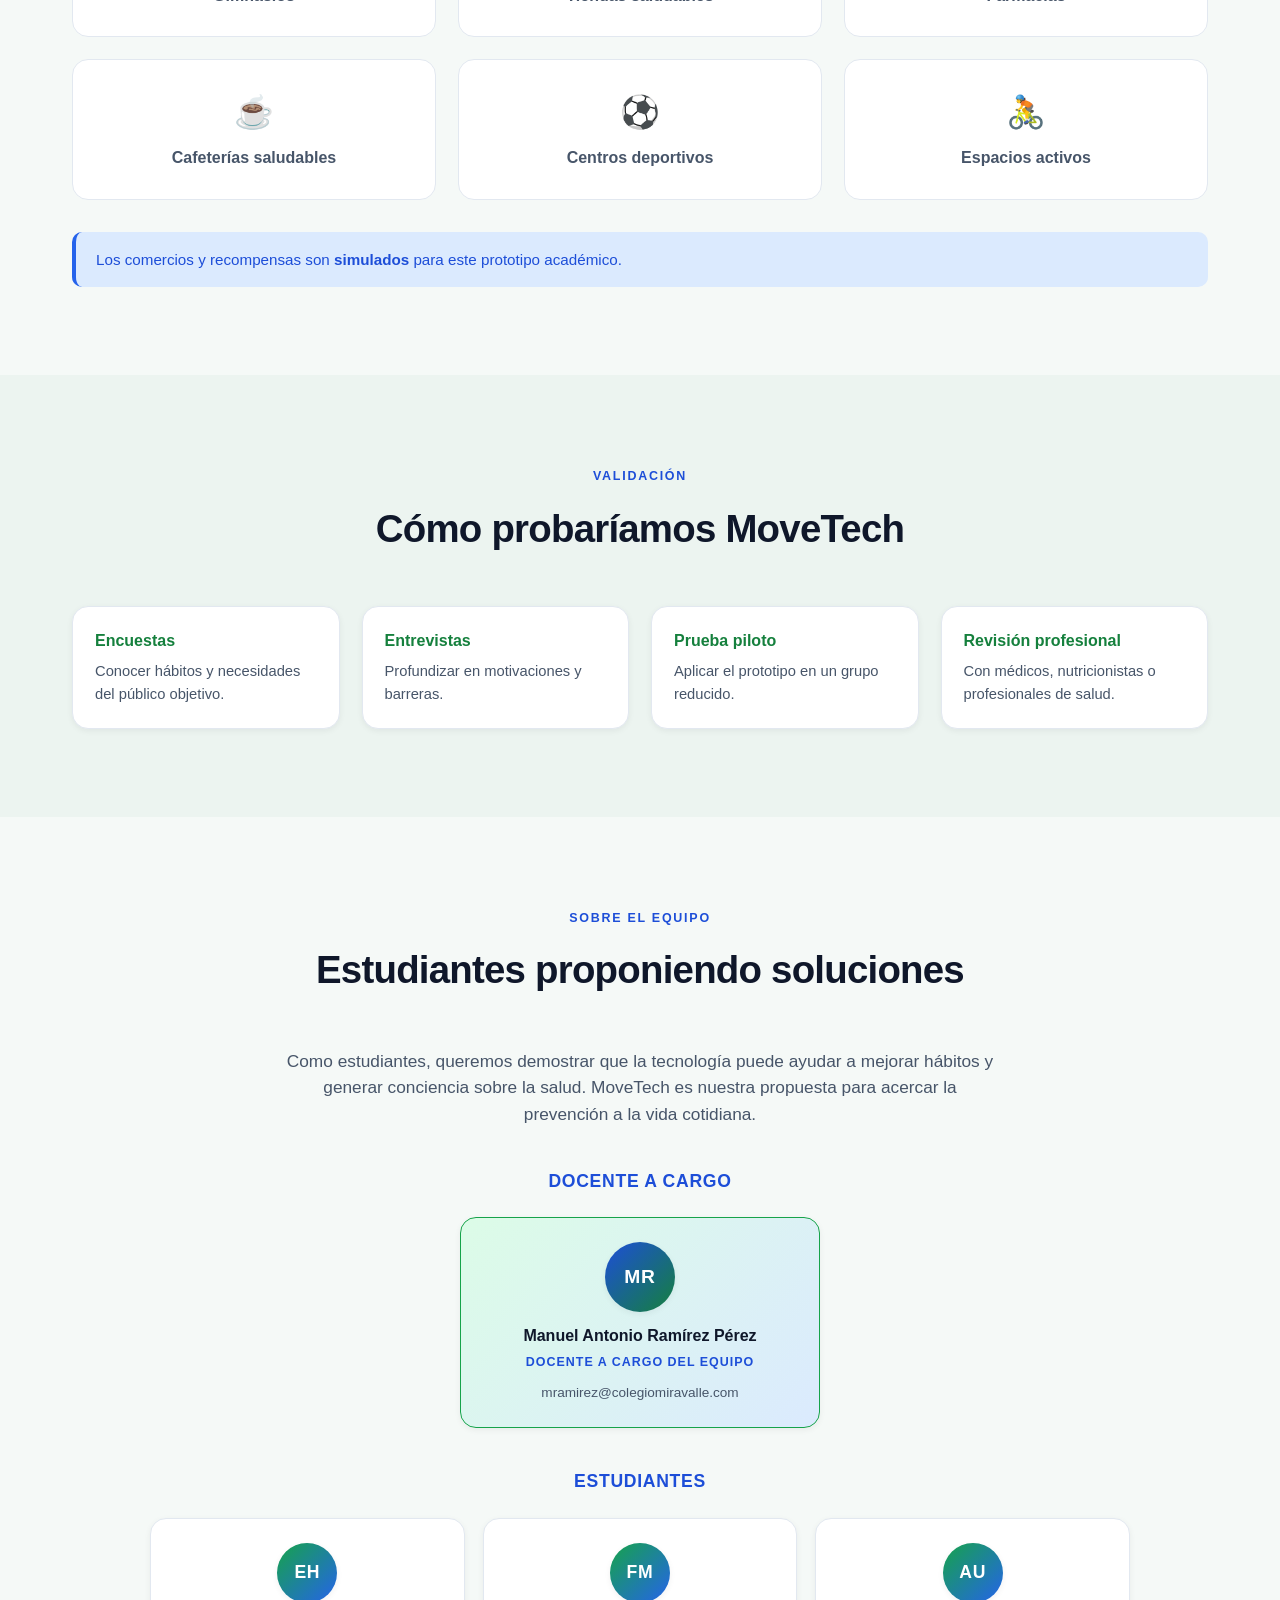
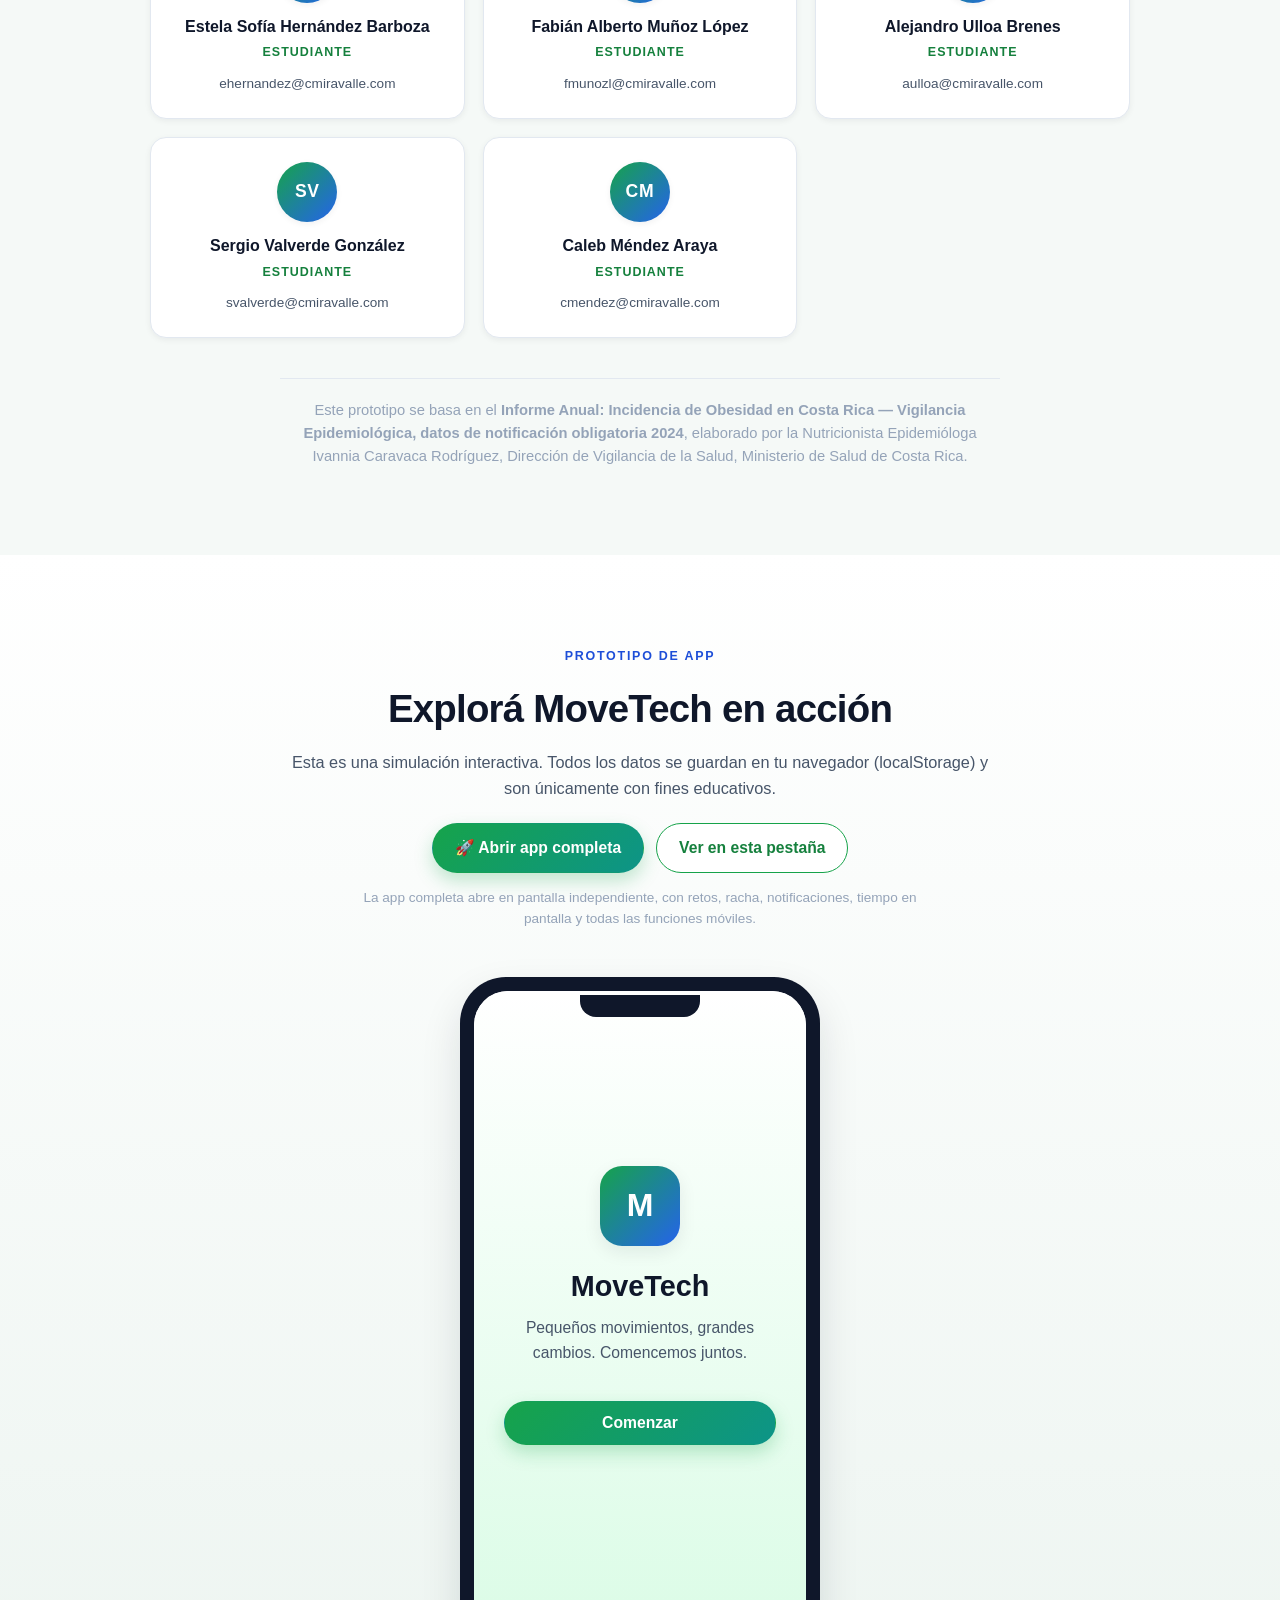
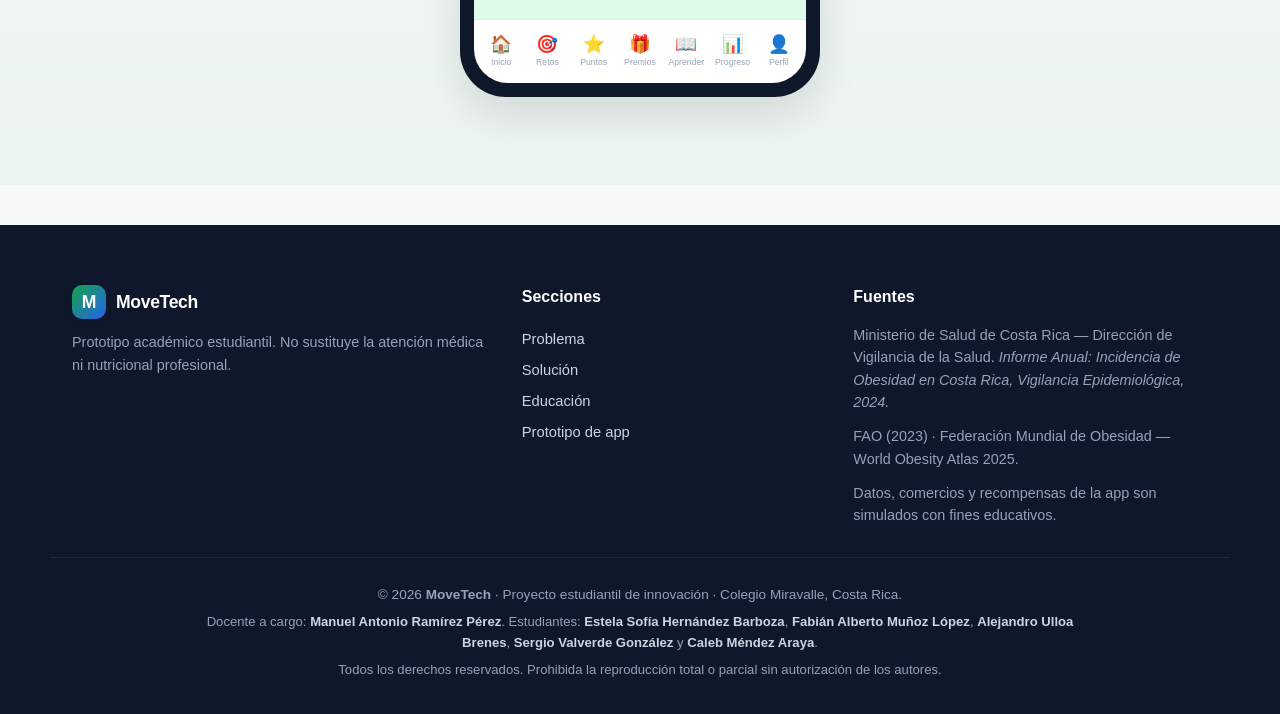
==== commit 9972511d: "Add files via upload Actualización 2" ====
--- a/index.html
+++ b/index.html
@@ -473,6 +473,18 @@
         <p class="section-sub">
           Esta es una simulación interactiva. Todos los datos se guardan en tu
           navegador (localStorage) y son únicamente con fines educativos.
+        </p>
+        <div class="open-app-actions">
+          <a href="app.html" class="btn btn-primary" target="_blank" rel="noopener">
+            🚀 Abrir app completa
+          </a>
+          <a href="app.html" class="btn btn-ghost">
+            Ver en esta pestaña
+          </a>
+        </div>
+        <p class="open-app-note">
+          La app completa abre en pantalla independiente, con retos, racha,
+          notificaciones, tiempo en pantalla y todas las funciones móviles.
         </p>
       </div>
 
--- a/styles.css
+++ b/styles.css
@@ -379,6 +379,20 @@
 }
 .section-sub { color: var(--text-soft); margin: 0; font-size: 1.02rem; }
 
+.open-app-actions {
+  display: flex;
+  gap: 12px;
+  justify-content: center;
+  flex-wrap: wrap;
+  margin-top: 22px;
+}
+.open-app-note {
+  margin: 14px auto 0;
+  font-size: 0.85rem;
+  color: var(--muted);
+  max-width: 560px;
+}
+
 /* ============================ GRIDS ============================ */
 .grid { display: grid; gap: 22px; }
 .grid-2 { grid-template-columns: repeat(2, 1fr); }
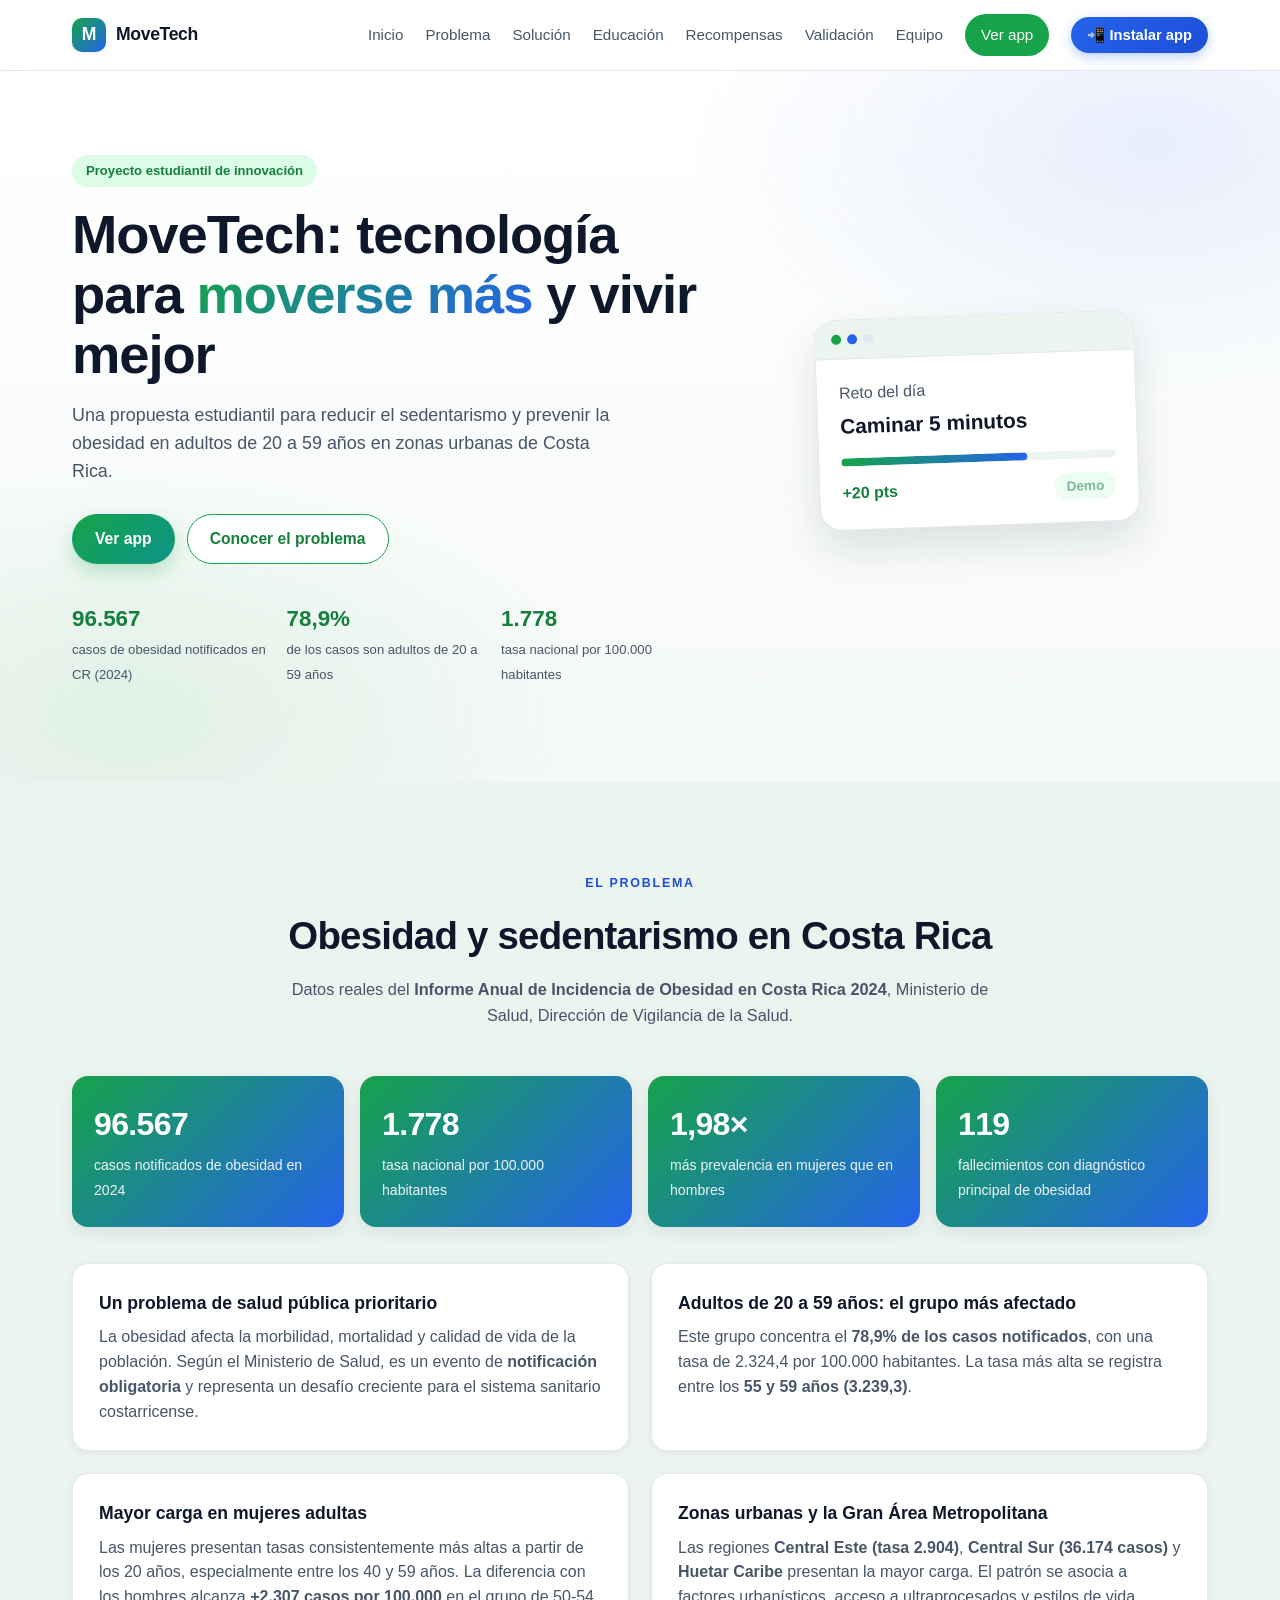
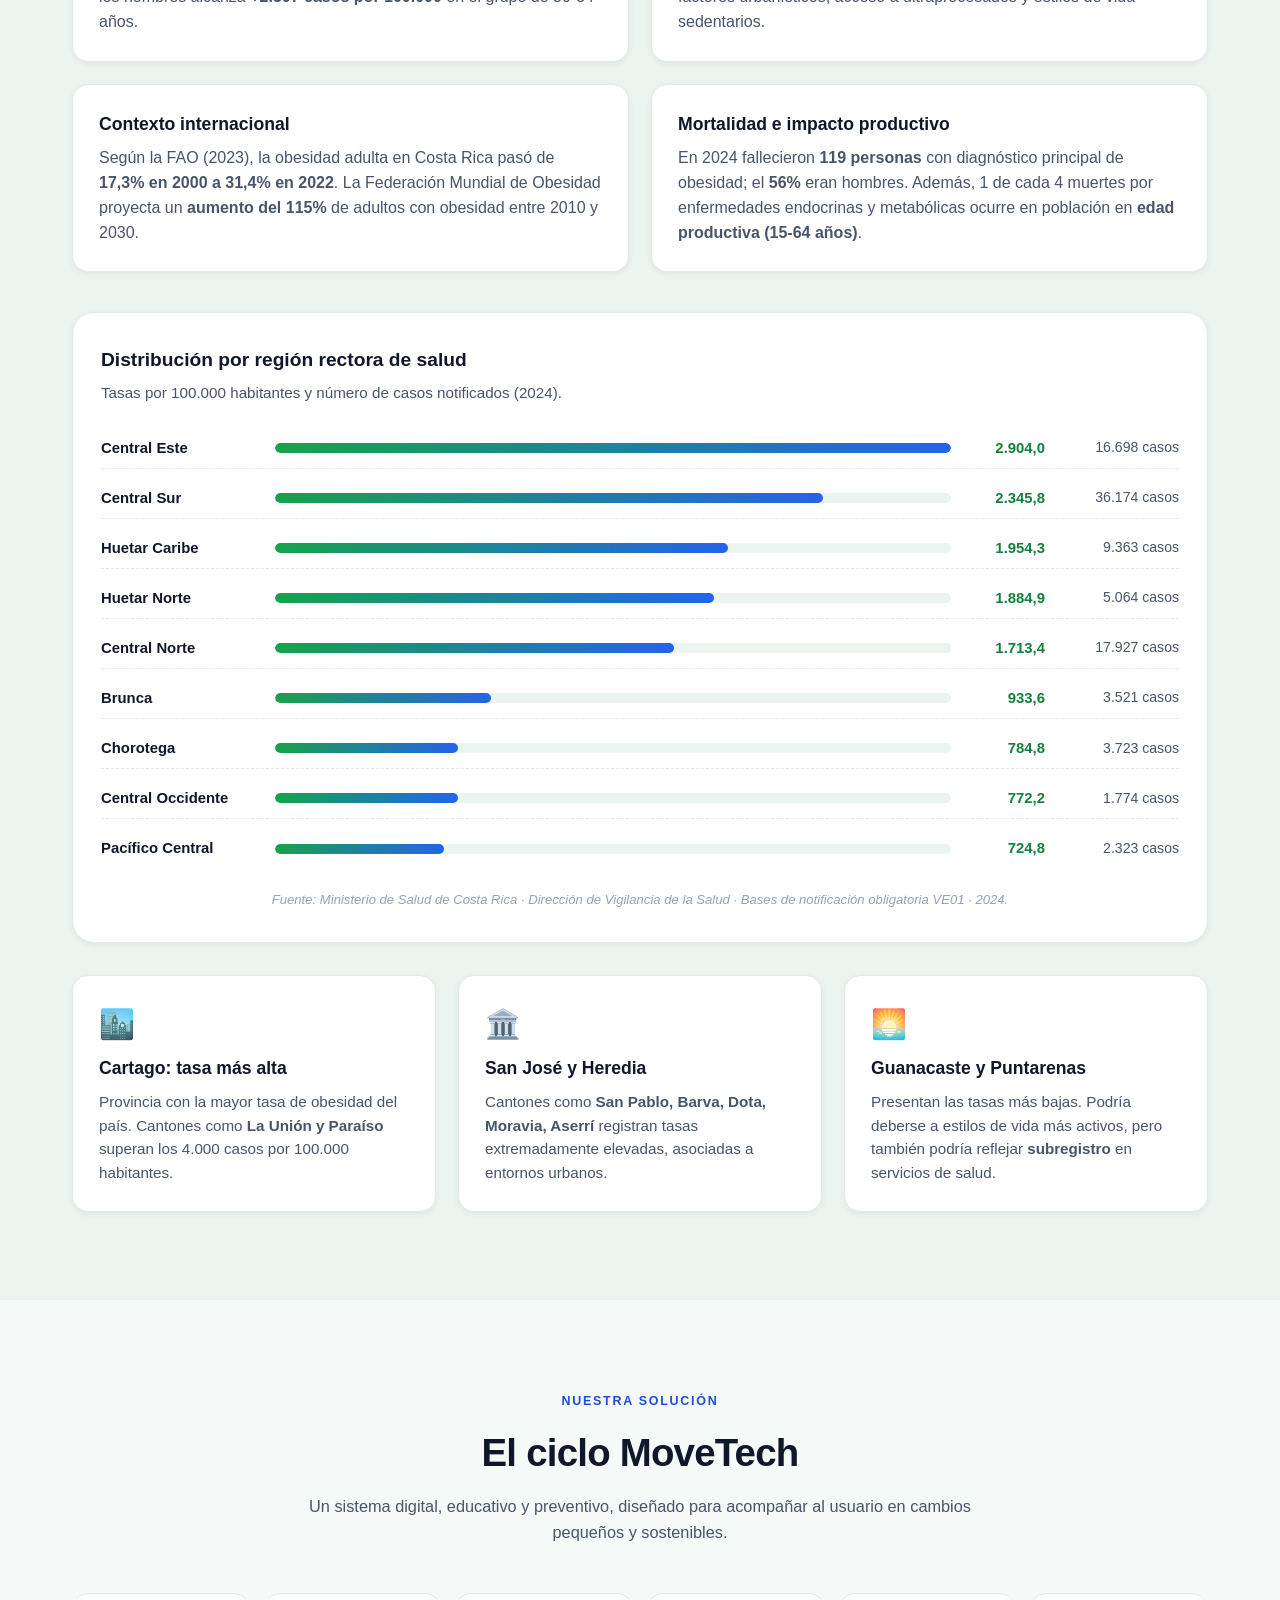
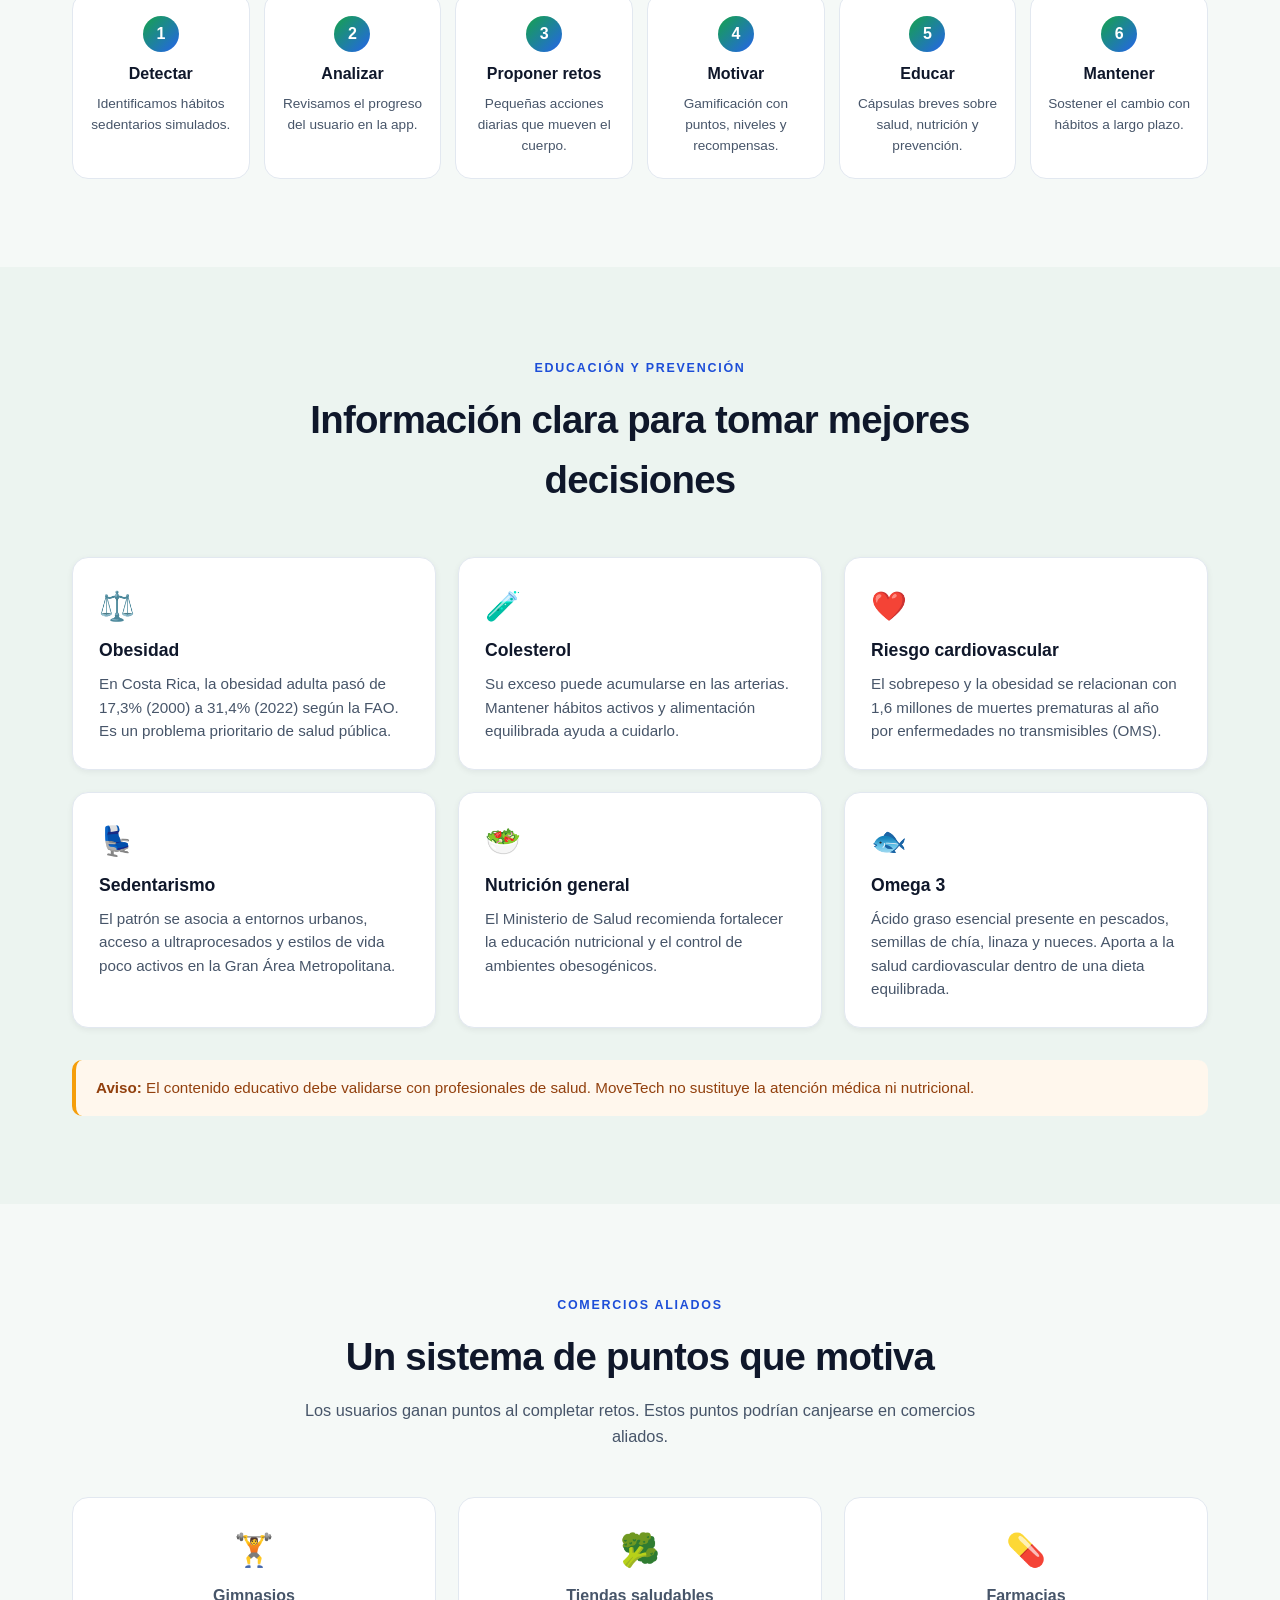
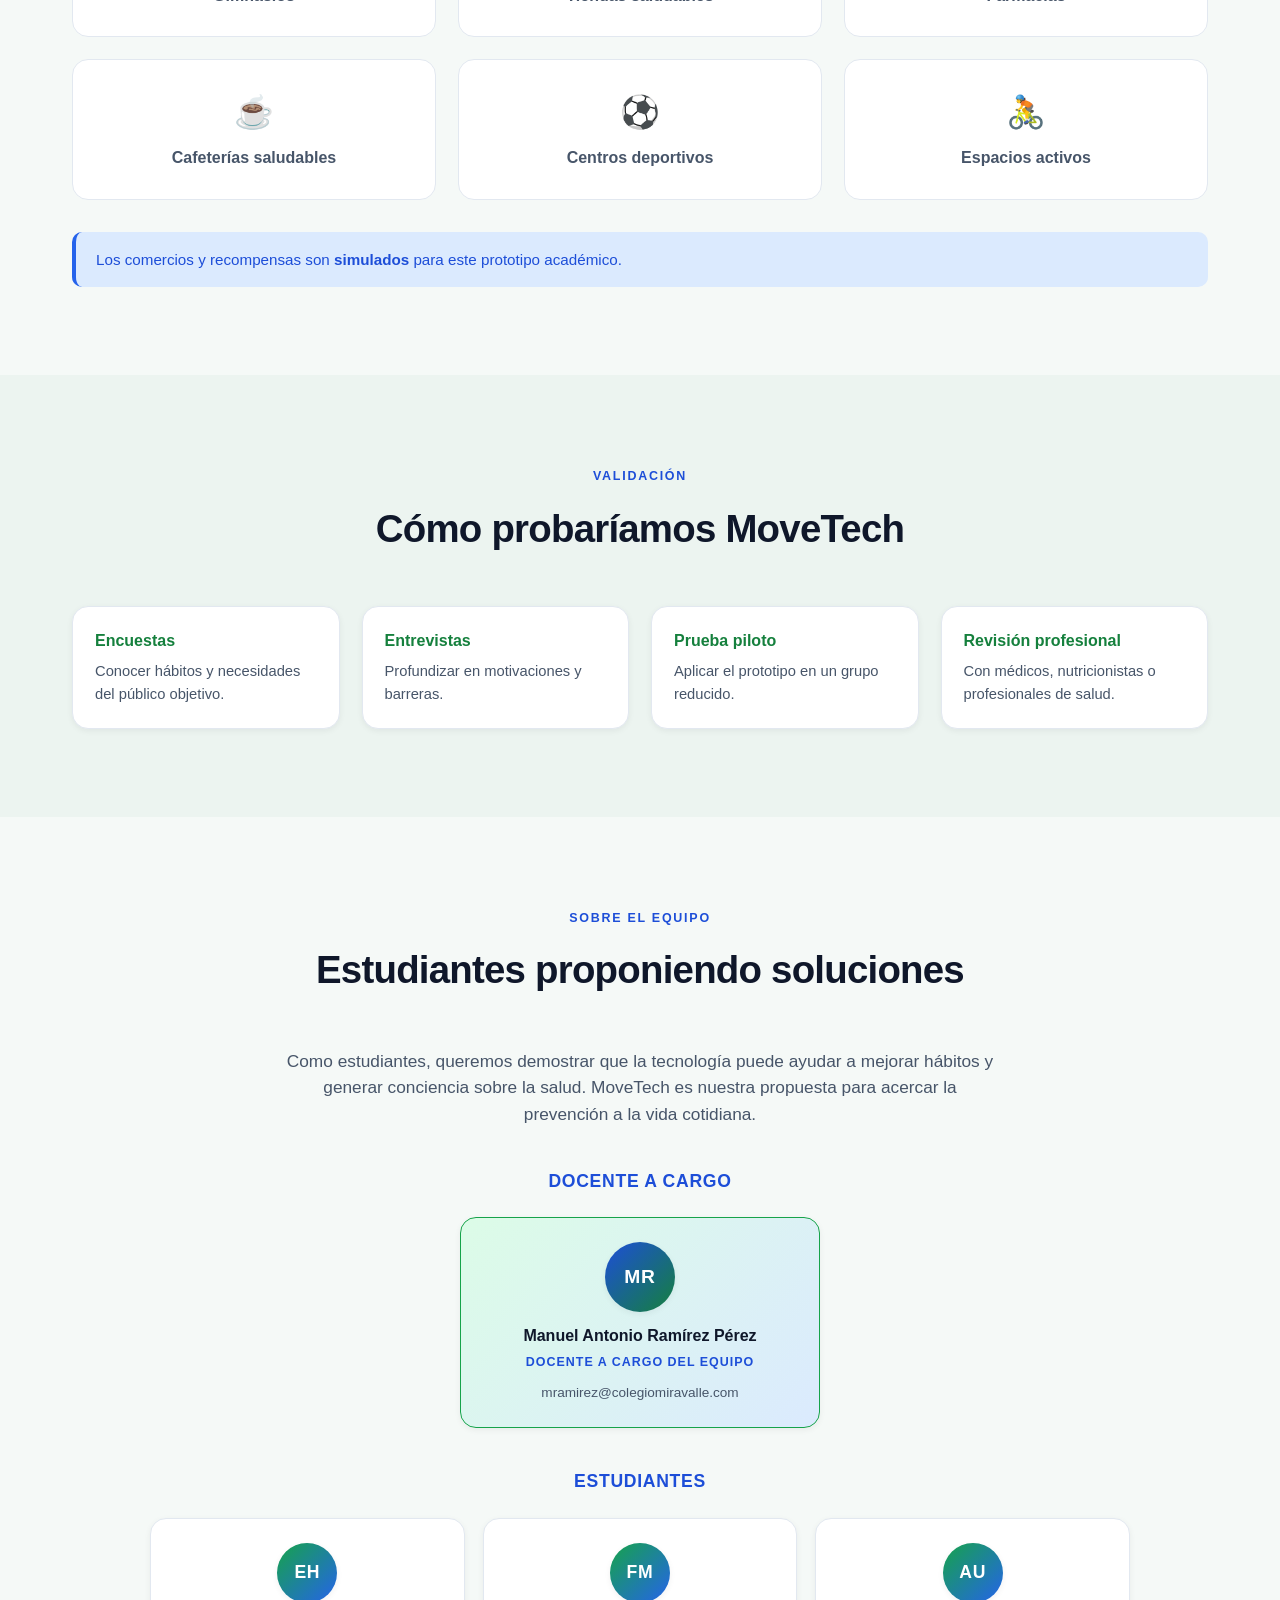
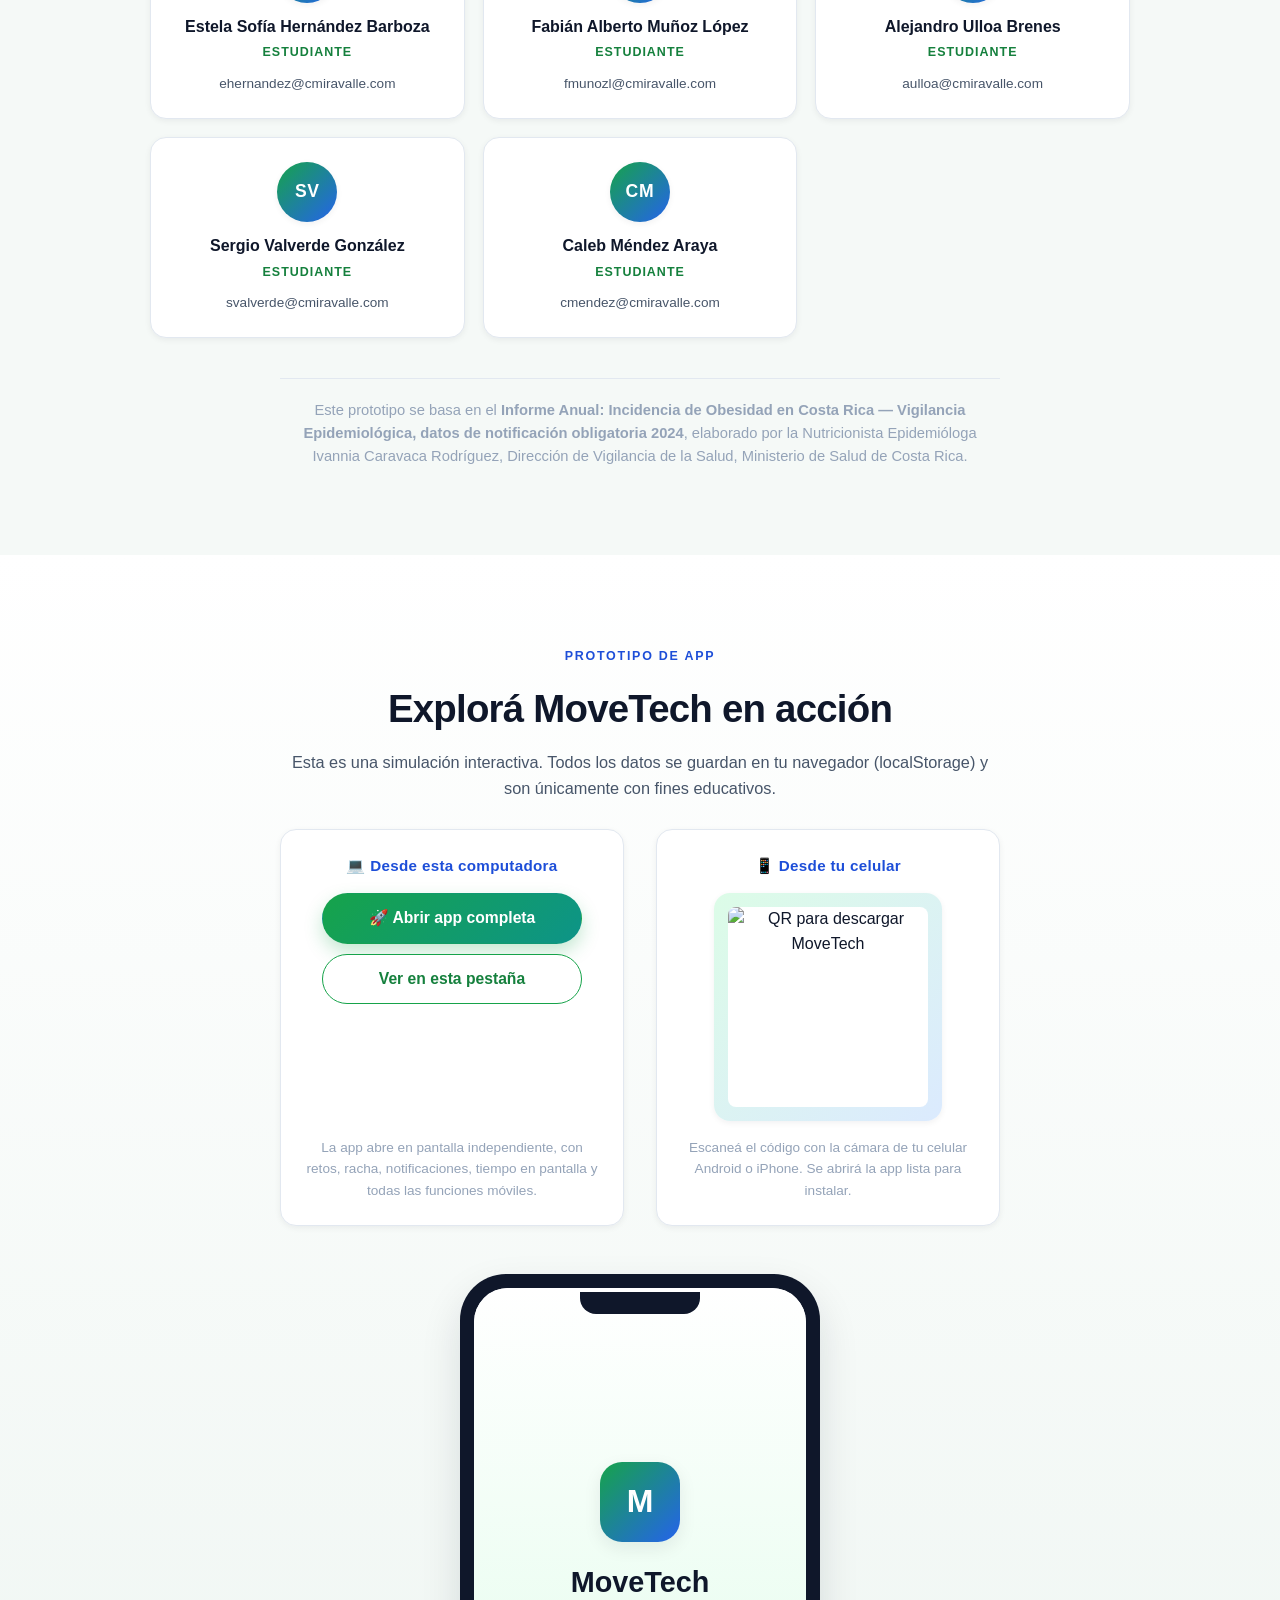
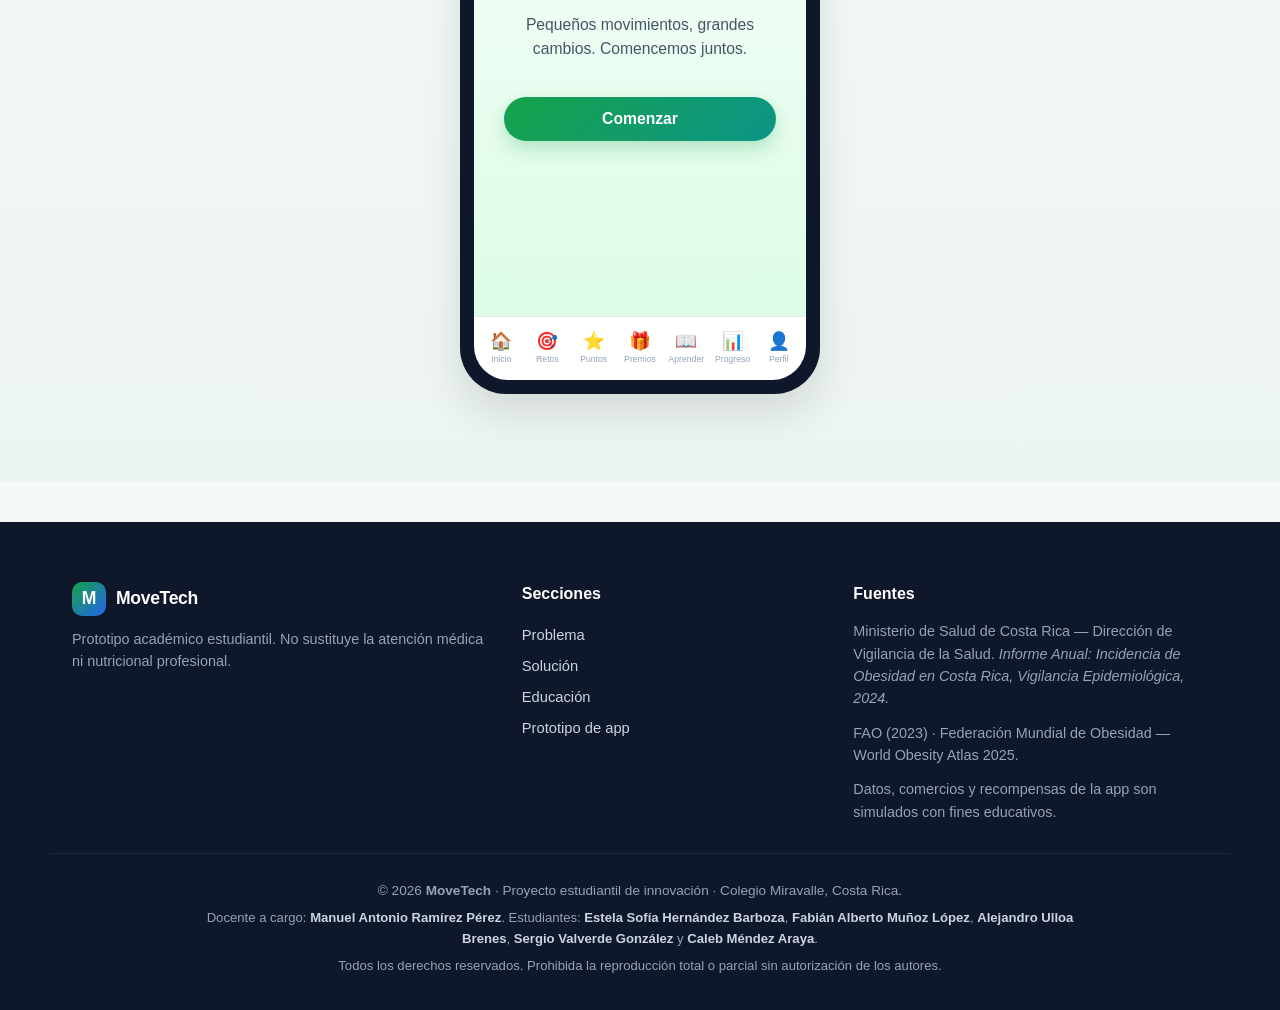
==== commit 8e451e3b: "Add files via upload Actualización 7" ====
--- a/index.html
+++ b/index.html
@@ -474,18 +474,34 @@
           Esta es una simulación interactiva. Todos los datos se guardan en tu
           navegador (localStorage) y son únicamente con fines educativos.
         </p>
-        <div class="open-app-actions">
-          <a href="app.html" class="btn btn-primary" target="_blank" rel="noopener">
-            🚀 Abrir app completa
-          </a>
-          <a href="app.html" class="btn btn-ghost">
-            Ver en esta pestaña
-          </a>
-        </div>
-        <p class="open-app-note">
-          La app completa abre en pantalla independiente, con retos, racha,
-          notificaciones, tiempo en pantalla y todas las funciones móviles.
-        </p>
+        <div class="open-app-grid">
+          <!-- Columna A: botones -->
+          <div class="open-app-buttons">
+            <h3 class="open-app-subtitle">💻 Desde esta computadora</h3>
+            <a href="app.html" class="btn btn-primary" target="_blank" rel="noopener">
+              🚀 Abrir app completa
+            </a>
+            <a href="app.html" class="btn btn-ghost">
+              Ver en esta pestaña
+            </a>
+            <p class="open-app-note">
+              La app abre en pantalla independiente, con retos, racha,
+              notificaciones, tiempo en pantalla y todas las funciones móviles.
+            </p>
+          </div>
+
+          <!-- Columna B: QR -->
+          <div class="open-app-qr">
+            <h3 class="open-app-subtitle">📱 Desde tu celular</h3>
+            <div class="qr-frame">
+              <img id="qrImg" alt="QR para descargar MoveTech" width="200" height="200" />
+            </div>
+            <p class="open-app-note">
+              Escaneá el código con la cámara de tu celular Android o iPhone.
+              Se abrirá la app lista para instalar.
+            </p>
+          </div>
+        </div>
       </div>
 
       <div class="phone-wrapper">
--- a/styles.css
+++ b/styles.css
@@ -393,6 +393,74 @@
   max-width: 560px;
 }
 
+/* ===== Bloque con 2 medios de descarga (botones + QR) ===== */
+.open-app-grid {
+  display: grid;
+  grid-template-columns: 1fr 1fr;
+  gap: 32px;
+  max-width: 820px;
+  margin: 28px auto 0;
+  align-items: stretch;
+}
+.open-app-buttons,
+.open-app-qr {
+  background: #fff;
+  border: 1px solid var(--border);
+  border-radius: var(--radius);
+  padding: 24px 22px;
+  display: flex;
+  flex-direction: column;
+  align-items: center;
+  gap: 10px;
+  box-shadow: var(--shadow-sm);
+  transition: var(--transition);
+}
+.open-app-buttons:hover,
+.open-app-qr:hover {
+  transform: translateY(-2px);
+  box-shadow: var(--shadow);
+}
+.open-app-subtitle {
+  margin: 0 0 6px;
+  font-size: 0.95rem;
+  font-weight: 700;
+  color: var(--blue-600);
+  letter-spacing: 0.02em;
+}
+.open-app-buttons .btn { width: 100%; max-width: 260px; }
+.open-app-buttons .open-app-note,
+.open-app-qr .open-app-note {
+  text-align: center;
+  margin-top: auto;
+  padding-top: 6px;
+}
+
+.qr-frame {
+  background: linear-gradient(135deg, var(--green-100), var(--blue-100));
+  padding: 14px;
+  border-radius: var(--radius);
+  display: inline-block;
+  box-shadow: var(--shadow-sm);
+  min-width: 228px;
+  min-height: 228px;
+}
+.qr-frame canvas,
+.qr-frame img {
+  display: block;
+  border-radius: 8px;
+  background: #fff;
+  max-width: 100%;
+  width: 200px;
+  height: 200px;
+}
+
+@media (max-width: 720px) {
+  .open-app-grid {
+    grid-template-columns: 1fr;
+    gap: 20px;
+  }
+}
+
 /* ============================ GRIDS ============================ */
 .grid { display: grid; gap: 22px; }
 .grid-2 { grid-template-columns: repeat(2, 1fr); }
